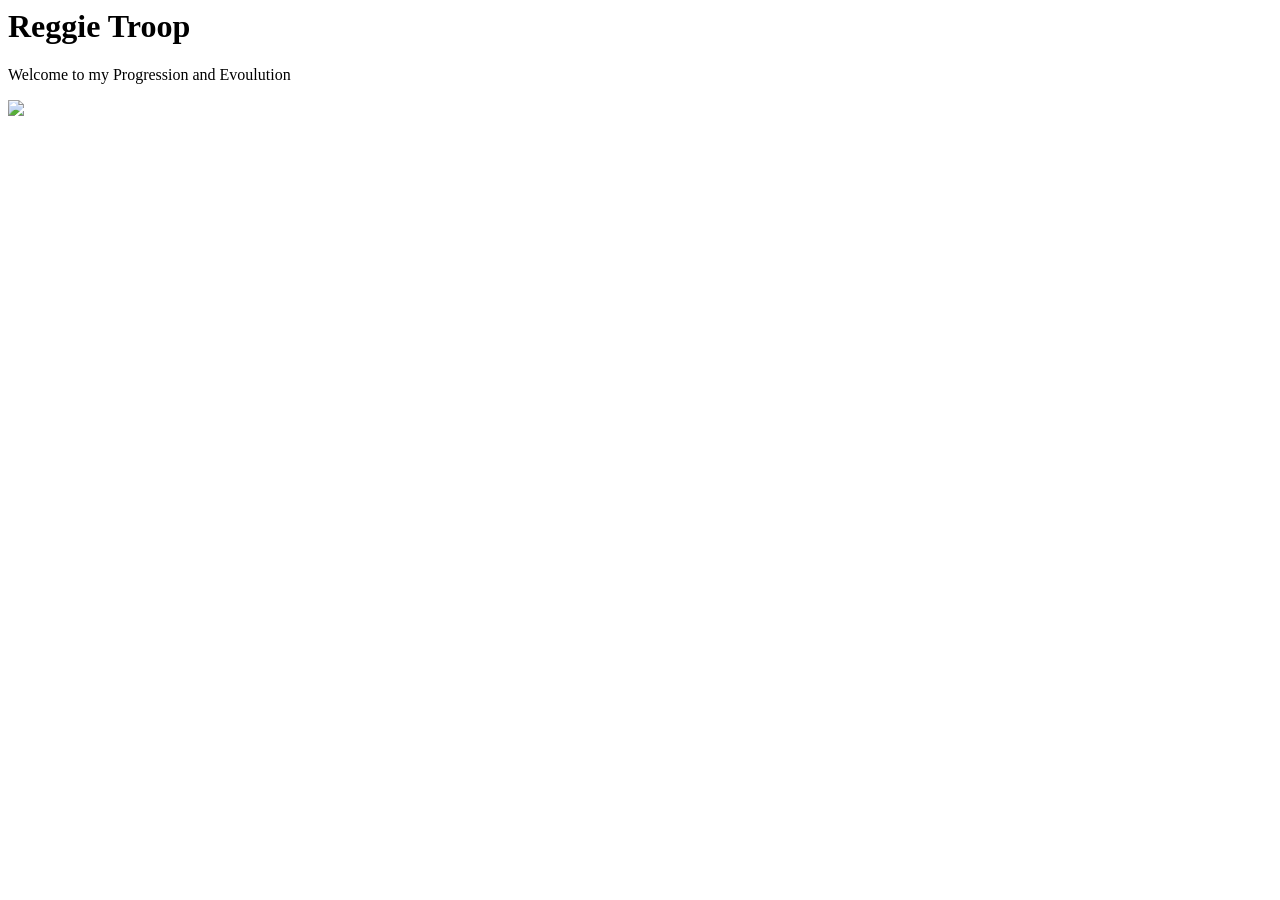
==== index.html @ 4d93c41e "Create index.html" ====
<html>
 
<body>
  <h1>Reggie Troop</h1>
  <p>Welcome to my Progression and Evoulution</p>
  <img src="https://content.codecademy.com/articles/github-pages-via-web-app/happy-ice-cream.gif" />
</body>
 
</html>
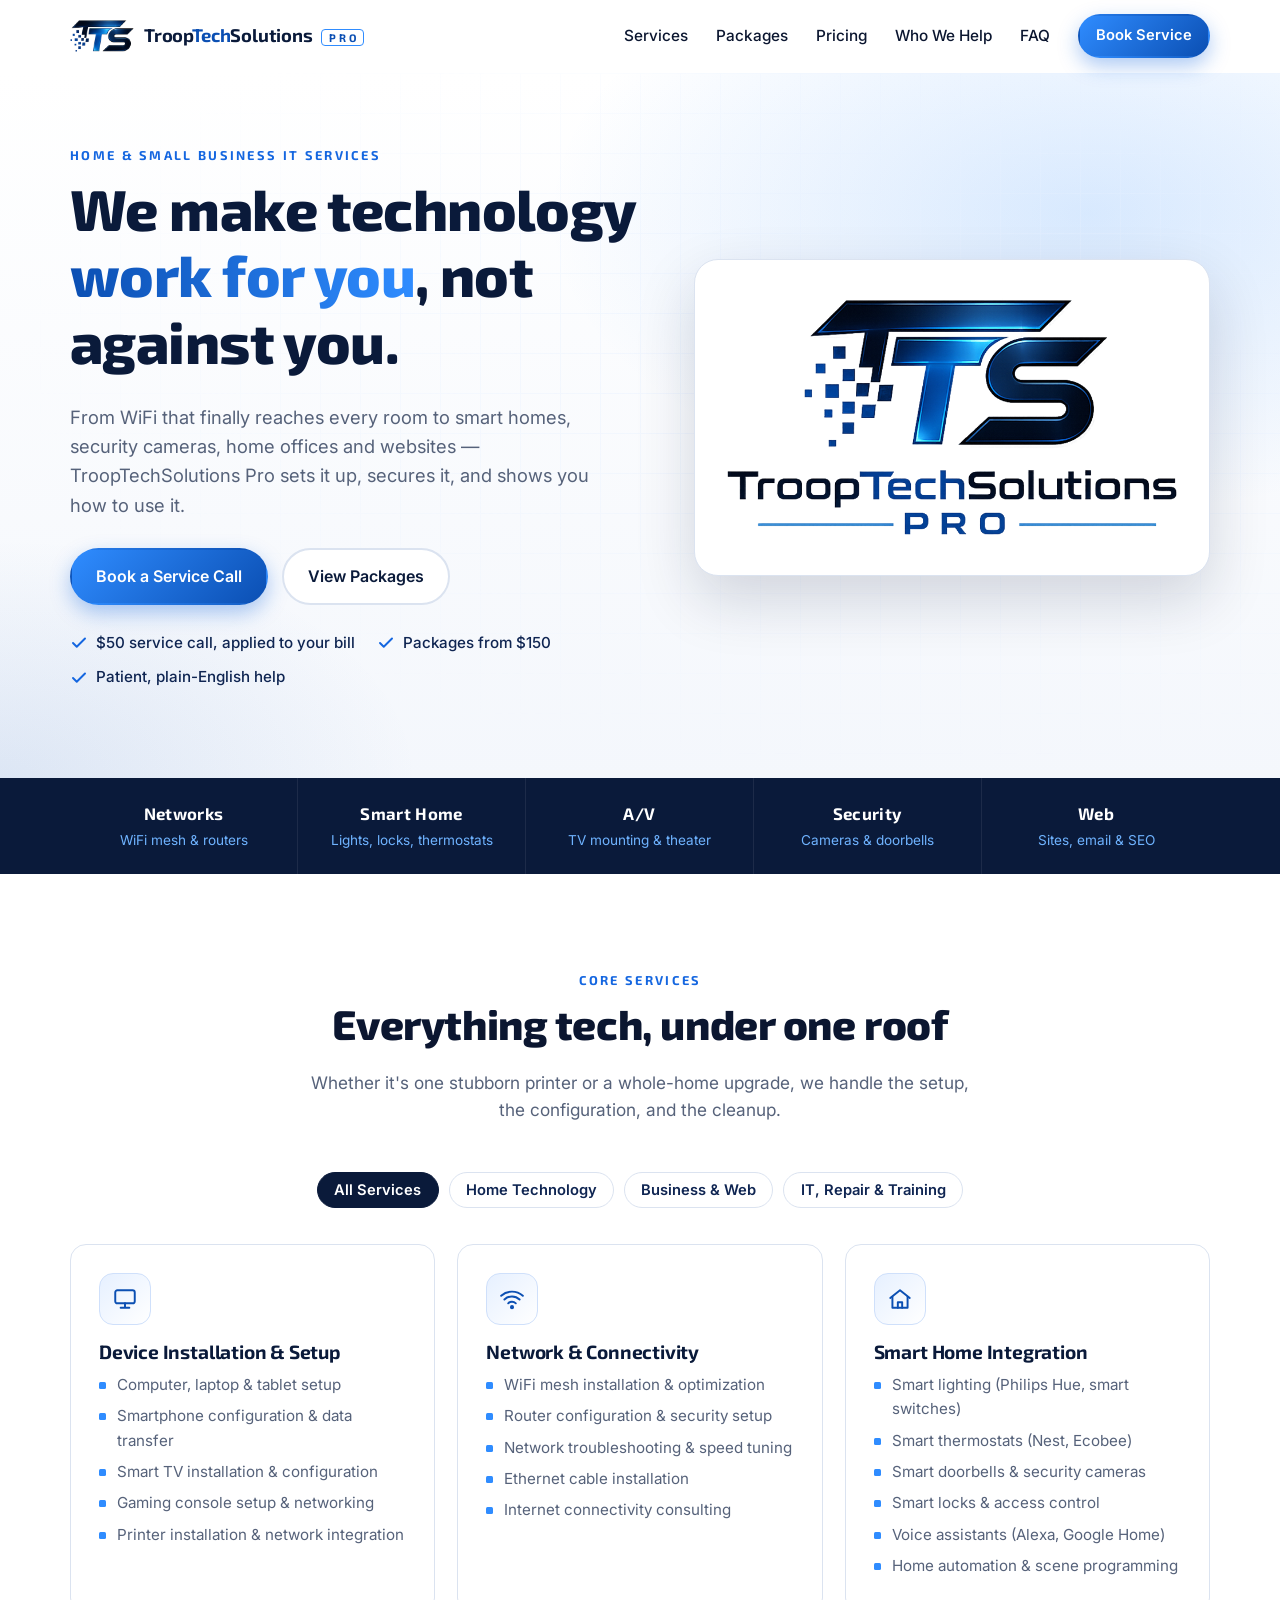
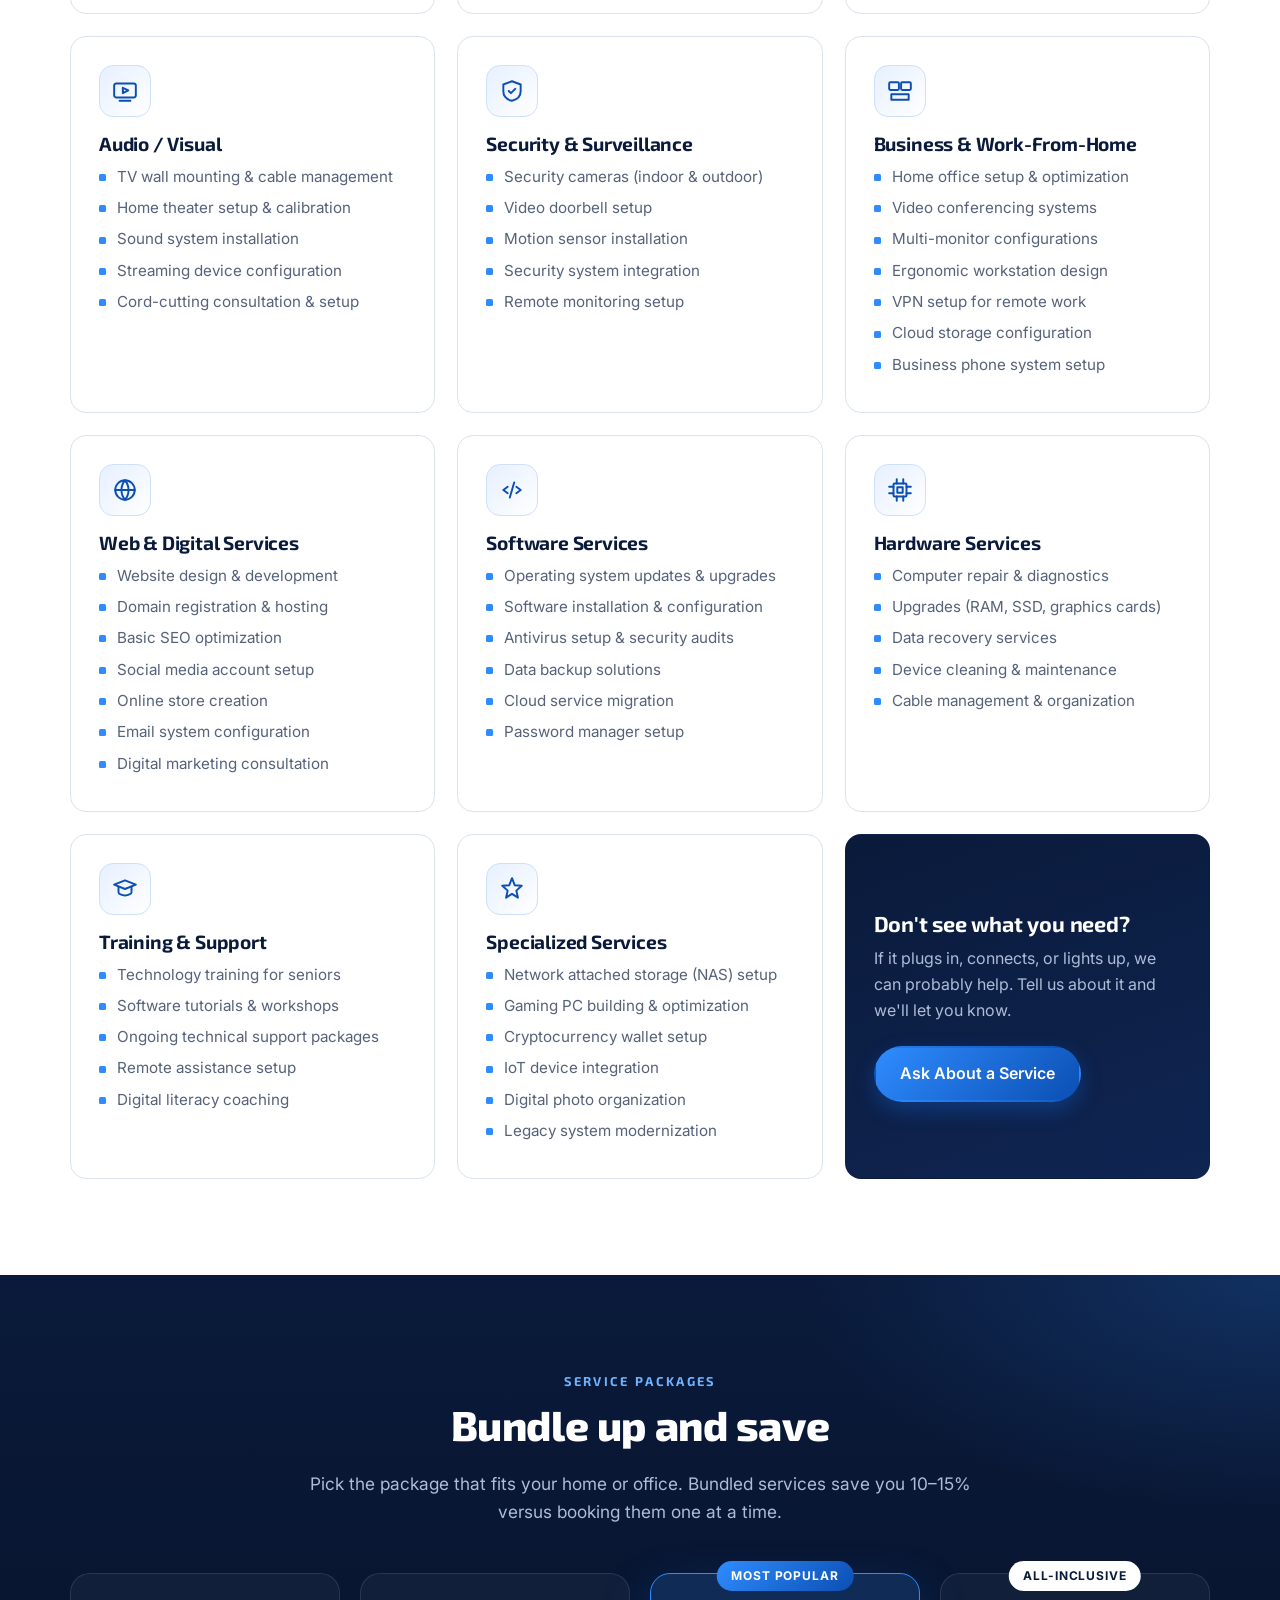
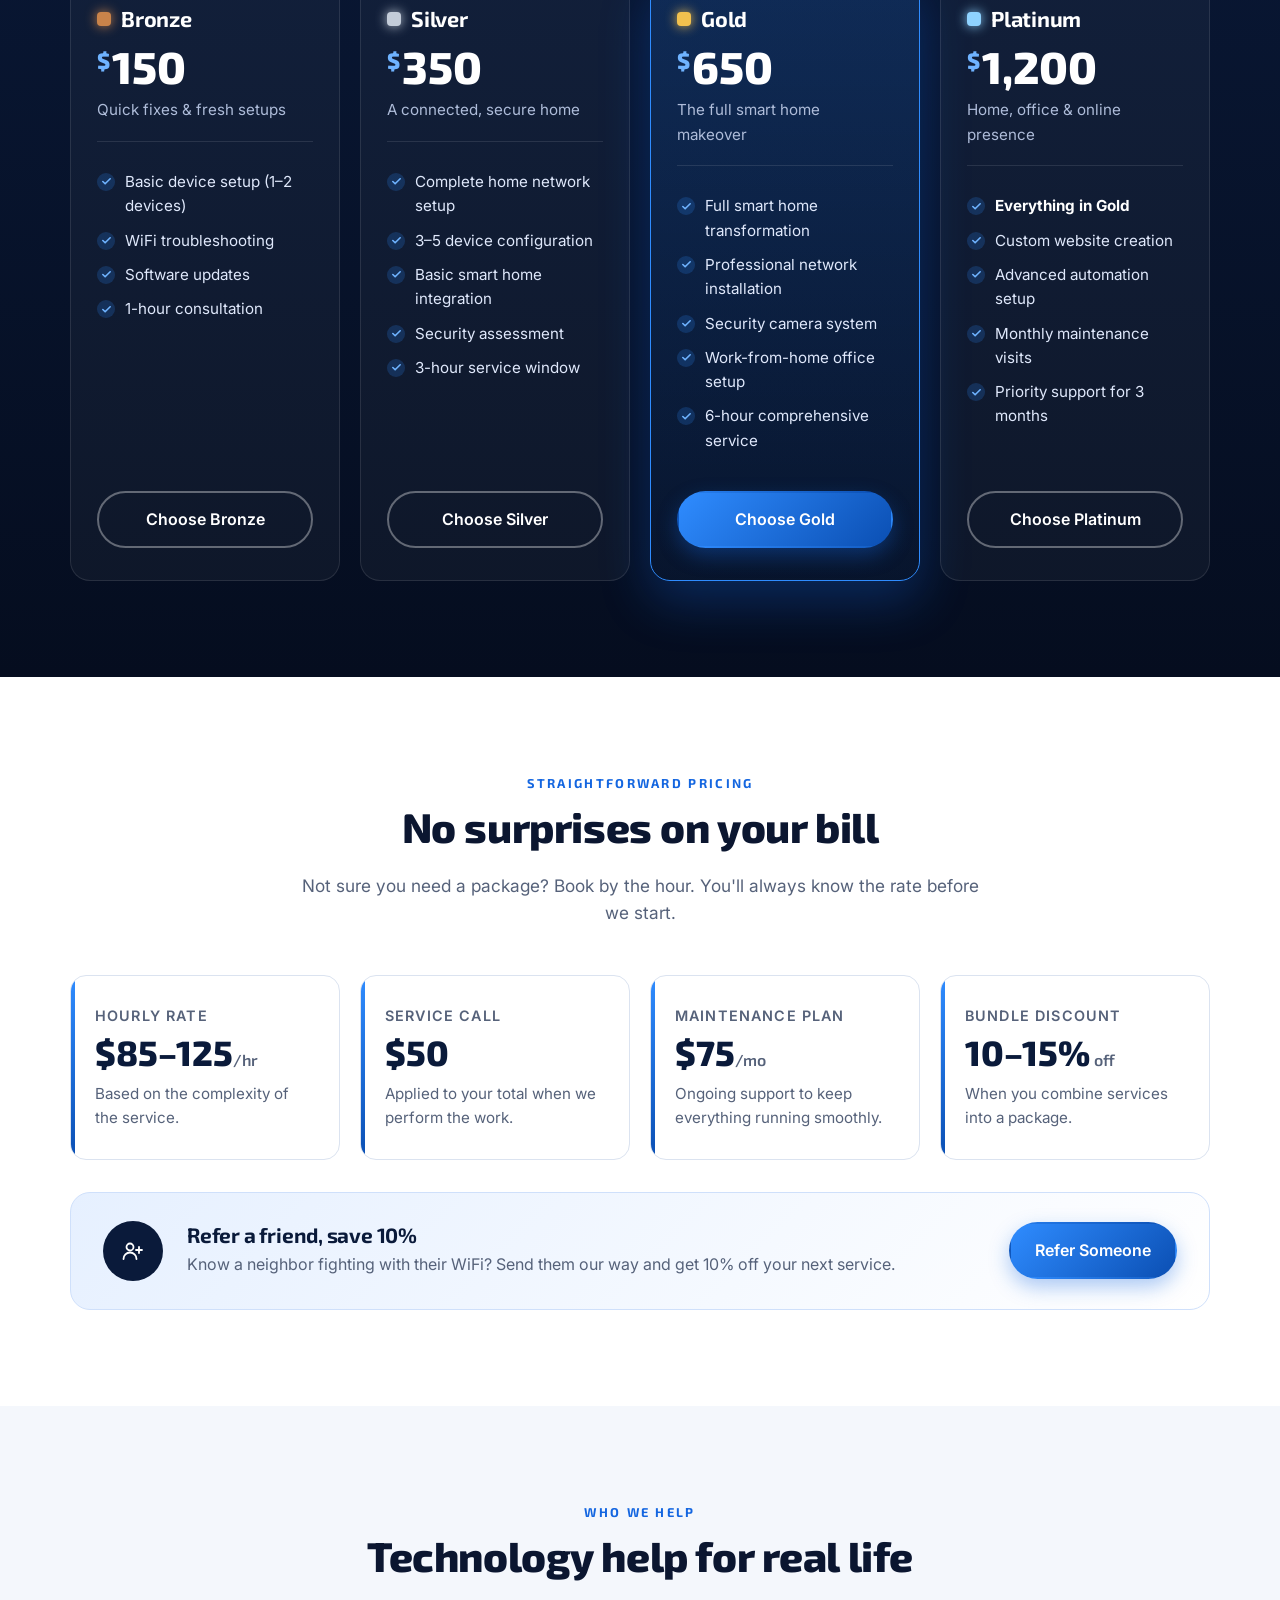
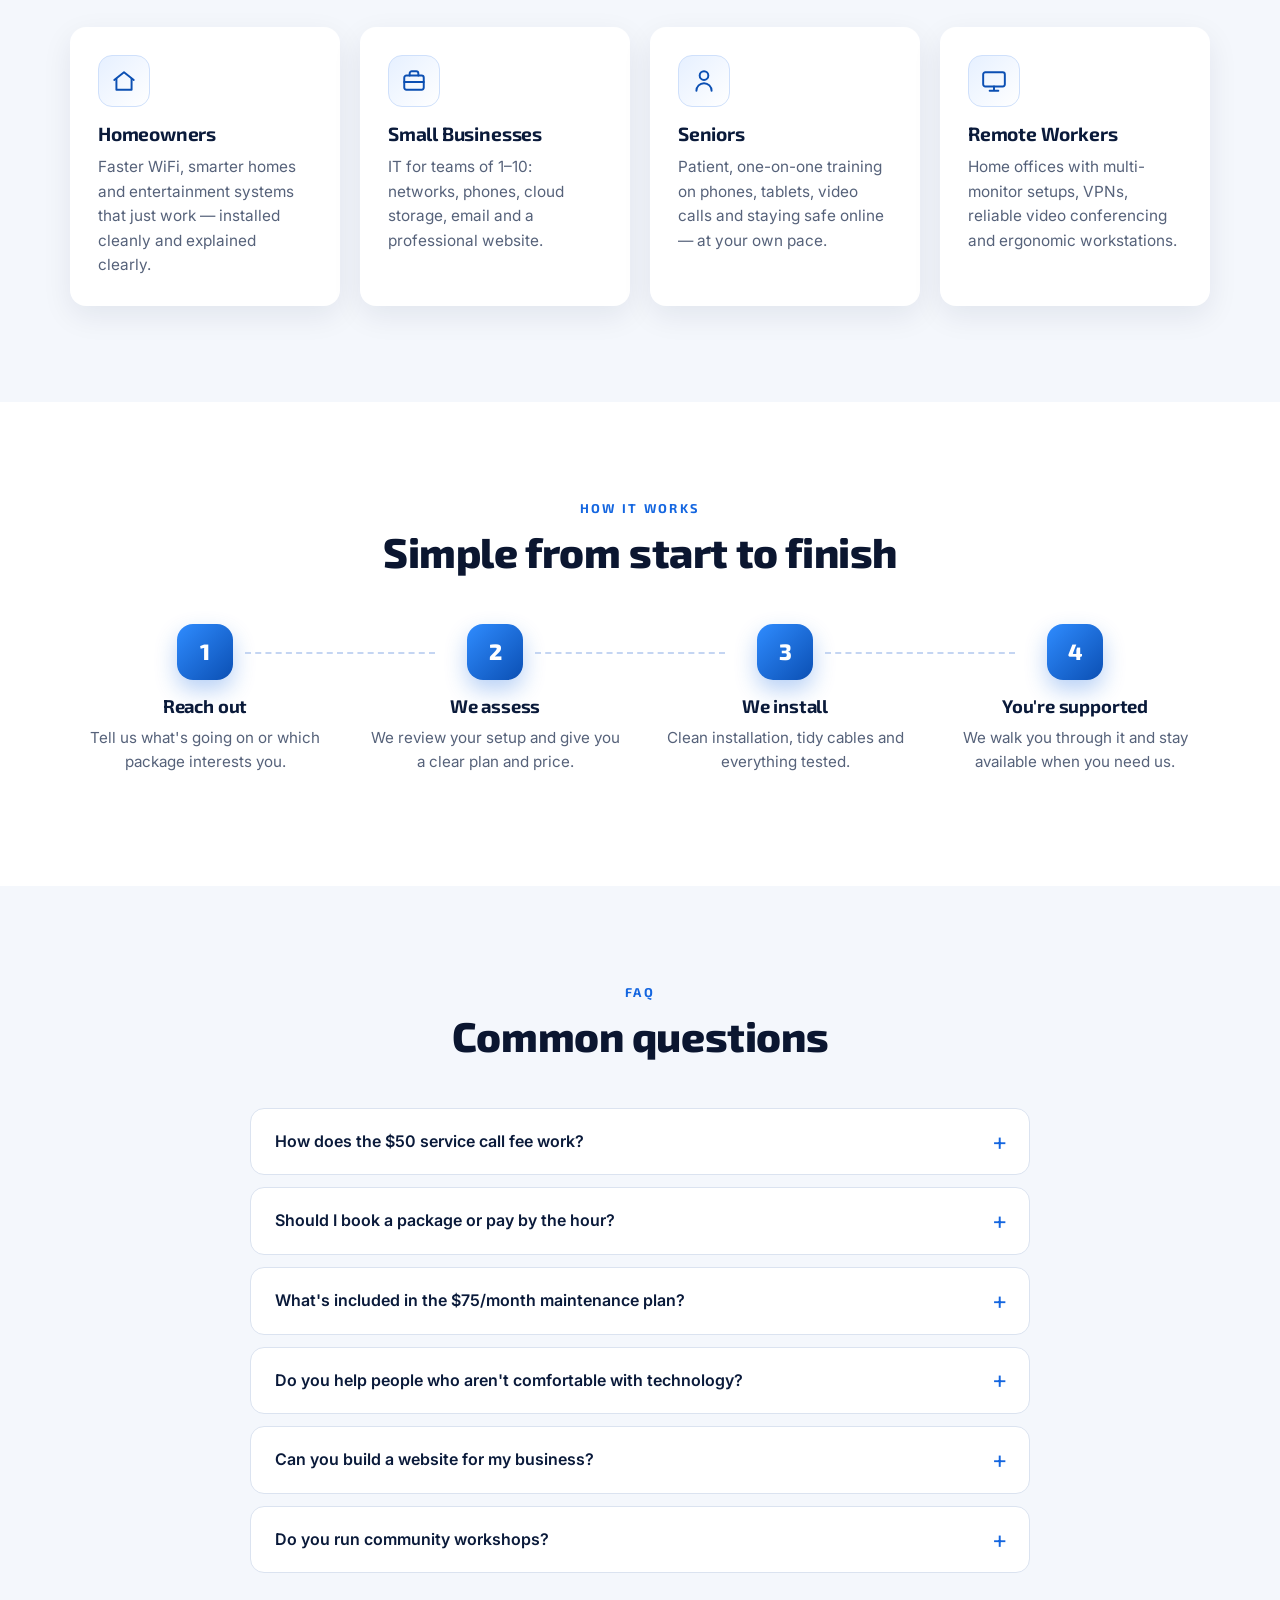
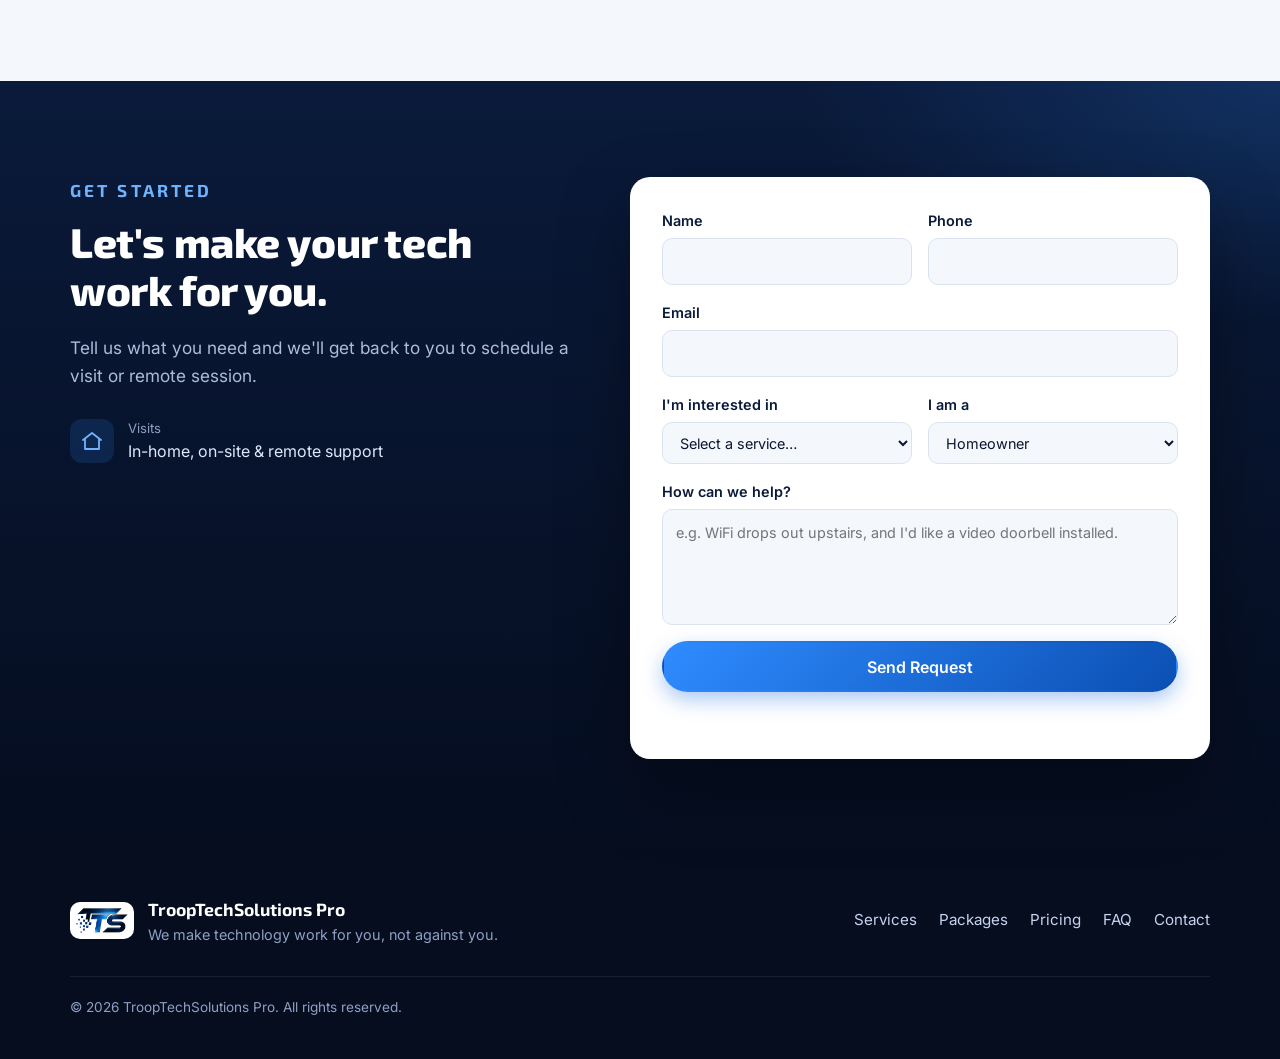
==== commit d8ccf9a0: "Build TroopTechSolutions Pro business website Replace the placeholder page with a responsive one-pag" ====
--- a/index.html
+++ b/index.html
@@ -1,9 +1,549 @@
-<html>
- 
+<!DOCTYPE html>
+<html lang="en">
+<head>
+  <meta charset="UTF-8">
+  <meta name="viewport" content="width=device-width, initial-scale=1.0">
+  <title>TroopTechSolutions Pro | Home &amp; Small Business IT Services</title>
+  <meta name="description" content="TroopTechSolutions Pro makes technology work for you, not against you. Device setup, WiFi and networking, smart home, TV mounting, security cameras, home office, websites, repair and friendly tech training.">
+  <meta property="og:title" content="TroopTechSolutions Pro">
+  <meta property="og:description" content="Complete IT services for homes and small businesses. We make technology work for you, not against you.">
+  <meta property="og:image" content="assets/logo-full.png">
+  <meta name="theme-color" content="#0a1a3a">
+  <link rel="icon" type="image/png" href="assets/favicon.png">
+  <link rel="preconnect" href="https://fonts.googleapis.com">
+  <link rel="preconnect" href="https://fonts.gstatic.com" crossorigin>
+  <link href="https://fonts.googleapis.com/css2?family=Exo+2:wght@600;700;800&family=Inter:wght@400;500;600;700&display=swap" rel="stylesheet">
+  <link rel="stylesheet" href="styles.css">
+</head>
 <body>
-  <h1>Reggie Troop</h1>
-  <p>Welcome to my Progression and Evoulution</p>
-  <img src="https://content.codecademy.com/articles/github-pages-via-web-app/happy-ice-cream.gif" />
+
+  <!-- ============ HEADER ============ -->
+  <header class="site-header" id="top">
+    <div class="container header-inner">
+      <a href="#top" class="brand" aria-label="TroopTechSolutions Pro home">
+        <img src="assets/logo-mark.png" alt="" class="brand-mark" width="80" height="40">
+        <span class="brand-text">Troop<span class="accent">Tech</span>Solutions <span class="brand-pro">PRO</span></span>
+      </a>
+      <button class="nav-toggle" aria-label="Open menu" aria-expanded="false" aria-controls="site-nav">
+        <span></span><span></span><span></span>
+      </button>
+      <nav class="site-nav" id="site-nav">
+        <a href="#services">Services</a>
+        <a href="#packages">Packages</a>
+        <a href="#pricing">Pricing</a>
+        <a href="#who">Who We Help</a>
+        <a href="#faq">FAQ</a>
+        <a href="#contact" class="btn btn-primary btn-sm">Book Service</a>
+      </nav>
+    </div>
+  </header>
+
+  <main>
+    <!-- ============ HERO ============ -->
+    <section class="hero">
+      <div class="pixels" aria-hidden="true"></div>
+      <div class="container hero-inner">
+        <div class="hero-copy">
+          <p class="eyebrow">Home &amp; Small Business IT Services</p>
+          <h1>We make technology <span class="gradient-text">work for you</span>, not against you.</h1>
+          <p class="lead">From WiFi that finally reaches every room to smart homes, security cameras, home offices and websites &mdash; TroopTechSolutions Pro sets it up, secures it, and shows you how to use it.</p>
+          <div class="hero-actions">
+            <a href="#contact" class="btn btn-primary">Book a Service Call</a>
+            <a href="#packages" class="btn btn-ghost">View Packages</a>
+          </div>
+          <ul class="hero-points">
+            <li><svg viewBox="0 0 24 24"><path d="M20 6 9 17l-5-5"/></svg>$50 service call, applied to your bill</li>
+            <li><svg viewBox="0 0 24 24"><path d="M20 6 9 17l-5-5"/></svg>Packages from $150</li>
+            <li><svg viewBox="0 0 24 24"><path d="M20 6 9 17l-5-5"/></svg>Patient, plain-English help</li>
+          </ul>
+        </div>
+        <div class="hero-visual">
+          <div class="logo-card">
+            <img src="assets/logo-full.png" alt="TroopTechSolutions Pro logo" width="800" height="424">
+          </div>
+        </div>
+      </div>
+    </section>
+
+    <!-- ============ QUICK STRIP ============ -->
+    <section class="strip" aria-label="Service highlights">
+      <div class="container strip-inner">
+        <div><strong>Networks</strong><span>WiFi mesh &amp; routers</span></div>
+        <div><strong>Smart Home</strong><span>Lights, locks, thermostats</span></div>
+        <div><strong>A/V</strong><span>TV mounting &amp; theater</span></div>
+        <div><strong>Security</strong><span>Cameras &amp; doorbells</span></div>
+        <div><strong>Web</strong><span>Sites, email &amp; SEO</span></div>
+      </div>
+    </section>
+
+    <!-- ============ SERVICES ============ -->
+    <section class="section" id="services">
+      <div class="container">
+        <div class="section-head">
+          <p class="eyebrow">Core Services</p>
+          <h2>Everything tech, under one roof</h2>
+          <p>Whether it's one stubborn printer or a whole-home upgrade, we handle the setup, the configuration, and the cleanup.</p>
+        </div>
+
+        <div class="filters" role="tablist" aria-label="Filter services">
+          <button class="chip active" data-filter="all" role="tab" aria-selected="true">All Services</button>
+          <button class="chip" data-filter="home" role="tab" aria-selected="false">Home Technology</button>
+          <button class="chip" data-filter="business" role="tab" aria-selected="false">Business &amp; Web</button>
+          <button class="chip" data-filter="it" role="tab" aria-selected="false">IT, Repair &amp; Training</button>
+        </div>
+
+        <div class="services-grid">
+          <article class="service-card" data-cat="home">
+            <div class="icon"><svg viewBox="0 0 24 24"><rect x="3" y="4" width="18" height="12" rx="2"/><path d="M8 20h8M12 16v4"/></svg></div>
+            <h3>Device Installation &amp; Setup</h3>
+            <ul>
+              <li>Computer, laptop &amp; tablet setup</li>
+              <li>Smartphone configuration &amp; data transfer</li>
+              <li>Smart TV installation &amp; configuration</li>
+              <li>Gaming console setup &amp; networking</li>
+              <li>Printer installation &amp; network integration</li>
+            </ul>
+          </article>
+
+          <article class="service-card" data-cat="home">
+            <div class="icon"><svg viewBox="0 0 24 24"><path d="M2 9a15 15 0 0 1 20 0M5 12.5a10 10 0 0 1 14 0M8.5 16a5 5 0 0 1 7 0"/><circle cx="12" cy="19.5" r="1"/></svg></div>
+            <h3>Network &amp; Connectivity</h3>
+            <ul>
+              <li>WiFi mesh installation &amp; optimization</li>
+              <li>Router configuration &amp; security setup</li>
+              <li>Network troubleshooting &amp; speed tuning</li>
+              <li>Ethernet cable installation</li>
+              <li>Internet connectivity consulting</li>
+            </ul>
+          </article>
+
+          <article class="service-card" data-cat="home">
+            <div class="icon"><svg viewBox="0 0 24 24"><path d="M3 11 12 4l9 7"/><path d="M5 10v10h14V10"/><path d="M10 20v-5h4v5"/></svg></div>
+            <h3>Smart Home Integration</h3>
+            <ul>
+              <li>Smart lighting (Philips Hue, smart switches)</li>
+              <li>Smart thermostats (Nest, Ecobee)</li>
+              <li>Smart doorbells &amp; security cameras</li>
+              <li>Smart locks &amp; access control</li>
+              <li>Voice assistants (Alexa, Google Home)</li>
+              <li>Home automation &amp; scene programming</li>
+            </ul>
+          </article>
+
+          <article class="service-card" data-cat="home">
+            <div class="icon"><svg viewBox="0 0 24 24"><rect x="2" y="5" width="20" height="13" rx="2"/><path d="M7 21h10"/><path d="m10 9 5 2.5-5 2.5z"/></svg></div>
+            <h3>Audio / Visual</h3>
+            <ul>
+              <li>TV wall mounting &amp; cable management</li>
+              <li>Home theater setup &amp; calibration</li>
+              <li>Sound system installation</li>
+              <li>Streaming device configuration</li>
+              <li>Cord-cutting consultation &amp; setup</li>
+            </ul>
+          </article>
+
+          <article class="service-card" data-cat="home">
+            <div class="icon"><svg viewBox="0 0 24 24"><path d="M12 3 4 6v6c0 5 3.5 8 8 9 4.5-1 8-4 8-9V6z"/><path d="m9 12 2 2 4-4"/></svg></div>
+            <h3>Security &amp; Surveillance</h3>
+            <ul>
+              <li>Security cameras (indoor &amp; outdoor)</li>
+              <li>Video doorbell setup</li>
+              <li>Motion sensor installation</li>
+              <li>Security system integration</li>
+              <li>Remote monitoring setup</li>
+            </ul>
+          </article>
+
+          <article class="service-card" data-cat="business">
+            <div class="icon"><svg viewBox="0 0 24 24"><rect x="2" y="4" width="9" height="7" rx="1"/><rect x="13" y="4" width="9" height="7" rx="1"/><path d="M4 15h16v5H4z"/></svg></div>
+            <h3>Business &amp; Work-From-Home</h3>
+            <ul>
+              <li>Home office setup &amp; optimization</li>
+              <li>Video conferencing systems</li>
+              <li>Multi-monitor configurations</li>
+              <li>Ergonomic workstation design</li>
+              <li>VPN setup for remote work</li>
+              <li>Cloud storage configuration</li>
+              <li>Business phone system setup</li>
+            </ul>
+          </article>
+
+          <article class="service-card" data-cat="business">
+            <div class="icon"><svg viewBox="0 0 24 24"><circle cx="12" cy="12" r="9"/><path d="M3 12h18M12 3a14 14 0 0 1 0 18M12 3a14 14 0 0 0 0 18"/></svg></div>
+            <h3>Web &amp; Digital Services</h3>
+            <ul>
+              <li>Website design &amp; development</li>
+              <li>Domain registration &amp; hosting</li>
+              <li>Basic SEO optimization</li>
+              <li>Social media account setup</li>
+              <li>Online store creation</li>
+              <li>Email system configuration</li>
+              <li>Digital marketing consultation</li>
+            </ul>
+          </article>
+
+          <article class="service-card" data-cat="it">
+            <div class="icon"><svg viewBox="0 0 24 24"><path d="m8 9-4 3 4 3M16 9l4 3-4 3M14 5l-4 14"/></svg></div>
+            <h3>Software Services</h3>
+            <ul>
+              <li>Operating system updates &amp; upgrades</li>
+              <li>Software installation &amp; configuration</li>
+              <li>Antivirus setup &amp; security audits</li>
+              <li>Data backup solutions</li>
+              <li>Cloud service migration</li>
+              <li>Password manager setup</li>
+            </ul>
+          </article>
+
+          <article class="service-card" data-cat="it">
+            <div class="icon"><svg viewBox="0 0 24 24"><rect x="6" y="6" width="12" height="12" rx="1"/><rect x="9.5" y="9.5" width="5" height="5"/><path d="M9 2v4M15 2v4M9 18v4M15 18v4M2 9h4M2 15h4M18 9h4M18 15h4"/></svg></div>
+            <h3>Hardware Services</h3>
+            <ul>
+              <li>Computer repair &amp; diagnostics</li>
+              <li>Upgrades (RAM, SSD, graphics cards)</li>
+              <li>Data recovery services</li>
+              <li>Device cleaning &amp; maintenance</li>
+              <li>Cable management &amp; organization</li>
+            </ul>
+          </article>
+
+          <article class="service-card" data-cat="it">
+            <div class="icon"><svg viewBox="0 0 24 24"><path d="M2 8 12 4l10 4-10 4z"/><path d="M6 10v5c0 1.5 3 3 6 3s6-1.5 6-3v-5"/></svg></div>
+            <h3>Training &amp; Support</h3>
+            <ul>
+              <li>Technology training for seniors</li>
+              <li>Software tutorials &amp; workshops</li>
+              <li>Ongoing technical support packages</li>
+              <li>Remote assistance setup</li>
+              <li>Digital literacy coaching</li>
+            </ul>
+          </article>
+
+          <article class="service-card" data-cat="it">
+            <div class="icon"><svg viewBox="0 0 24 24"><path d="M12 2 14.5 8.5 21 9l-5 4.5L17.5 20 12 16.5 6.5 20 8 13.5 3 9l6.5-.5z"/></svg></div>
+            <h3>Specialized Services</h3>
+            <ul>
+              <li>Network attached storage (NAS) setup</li>
+              <li>Gaming PC building &amp; optimization</li>
+              <li>Cryptocurrency wallet setup</li>
+              <li>IoT device integration</li>
+              <li>Digital photo organization</li>
+              <li>Legacy system modernization</li>
+            </ul>
+          </article>
+          <article class="service-card cta-card" data-cat="always">
+            <h3>Don't see what you need?</h3>
+            <p>If it plugs in, connects, or lights up, we can probably help. Tell us about it and we'll let you know.</p>
+            <a href="#contact" class="btn btn-primary">Ask About a Service</a>
+          </article>
+        </div>
+      </div>
+    </section>
+
+    <!-- ============ PACKAGES ============ -->
+    <section class="section section-dark" id="packages">
+      <div class="container">
+        <div class="section-head">
+          <p class="eyebrow">Service Packages</p>
+          <h2>Bundle up and save</h2>
+          <p>Pick the package that fits your home or office. Bundled services save you 10&ndash;15% versus booking them one at a time.</p>
+        </div>
+
+        <div class="packages-grid">
+          <article class="package tier-bronze">
+            <h3>Bronze</h3>
+            <p class="price"><span class="currency">$</span>150</p>
+            <p class="tagline">Quick fixes &amp; fresh setups</p>
+            <ul>
+              <li>Basic device setup (1&ndash;2 devices)</li>
+              <li>WiFi troubleshooting</li>
+              <li>Software updates</li>
+              <li>1-hour consultation</li>
+            </ul>
+            <a href="#contact" class="btn btn-outline" data-package="Bronze">Choose Bronze</a>
+          </article>
+
+          <article class="package tier-silver">
+            <h3>Silver</h3>
+            <p class="price"><span class="currency">$</span>350</p>
+            <p class="tagline">A connected, secure home</p>
+            <ul>
+              <li>Complete home network setup</li>
+              <li>3&ndash;5 device configuration</li>
+              <li>Basic smart home integration</li>
+              <li>Security assessment</li>
+              <li>3-hour service window</li>
+            </ul>
+            <a href="#contact" class="btn btn-outline" data-package="Silver">Choose Silver</a>
+          </article>
+
+          <article class="package tier-gold featured">
+            <span class="badge">Most Popular</span>
+            <h3>Gold</h3>
+            <p class="price"><span class="currency">$</span>650</p>
+            <p class="tagline">The full smart home makeover</p>
+            <ul>
+              <li>Full smart home transformation</li>
+              <li>Professional network installation</li>
+              <li>Security camera system</li>
+              <li>Work-from-home office setup</li>
+              <li>6-hour comprehensive service</li>
+            </ul>
+            <a href="#contact" class="btn btn-primary" data-package="Gold">Choose Gold</a>
+          </article>
+
+          <article class="package tier-platinum">
+            <span class="badge badge-alt">All-Inclusive</span>
+            <h3>Platinum</h3>
+            <p class="price"><span class="currency">$</span>1,200</p>
+            <p class="tagline">Home, office &amp; online presence</p>
+            <ul>
+              <li><strong>Everything in Gold</strong></li>
+              <li>Custom website creation</li>
+              <li>Advanced automation setup</li>
+              <li>Monthly maintenance visits</li>
+              <li>Priority support for 3 months</li>
+            </ul>
+            <a href="#contact" class="btn btn-outline" data-package="Platinum">Choose Platinum</a>
+          </article>
+        </div>
+      </div>
+    </section>
+
+    <!-- ============ PRICING ============ -->
+    <section class="section" id="pricing">
+      <div class="container">
+        <div class="section-head">
+          <p class="eyebrow">Straightforward Pricing</p>
+          <h2>No surprises on your bill</h2>
+          <p>Not sure you need a package? Book by the hour. You'll always know the rate before we start.</p>
+        </div>
+
+        <div class="pricing-grid">
+          <div class="price-tile">
+            <p class="label">Hourly Rate</p>
+            <p class="value">$85&ndash;125<small>/hr</small></p>
+            <p>Based on the complexity of the service.</p>
+          </div>
+          <div class="price-tile">
+            <p class="label">Service Call</p>
+            <p class="value">$50</p>
+            <p>Applied to your total when we perform the work.</p>
+          </div>
+          <div class="price-tile">
+            <p class="label">Maintenance Plan</p>
+            <p class="value">$75<small>/mo</small></p>
+            <p>Ongoing support to keep everything running smoothly.</p>
+          </div>
+          <div class="price-tile">
+            <p class="label">Bundle Discount</p>
+            <p class="value">10&ndash;15%<small> off</small></p>
+            <p>When you combine services into a package.</p>
+          </div>
+        </div>
+
+        <div class="referral">
+          <div class="referral-icon"><svg viewBox="0 0 24 24"><circle cx="9" cy="8" r="3.5"/><path d="M2.5 20a6.5 6.5 0 0 1 13 0"/><path d="M18 8v6M15 11h6"/></svg></div>
+          <div>
+            <h3>Refer a friend, save 10%</h3>
+            <p>Know a neighbor fighting with their WiFi? Send them our way and get 10% off your next service.</p>
+          </div>
+          <a href="#contact" class="btn btn-primary">Refer Someone</a>
+        </div>
+      </div>
+    </section>
+
+    <!-- ============ WHO WE HELP ============ -->
+    <section class="section section-tint" id="who">
+      <div class="container">
+        <div class="section-head">
+          <p class="eyebrow">Who We Help</p>
+          <h2>Technology help for real life</h2>
+        </div>
+        <div class="who-grid">
+          <div class="who-card">
+            <div class="icon"><svg viewBox="0 0 24 24"><path d="M3 11 12 4l9 7"/><path d="M5 10v10h14V10"/></svg></div>
+            <h3>Homeowners</h3>
+            <p>Faster WiFi, smarter homes and entertainment systems that just work &mdash; installed cleanly and explained clearly.</p>
+          </div>
+          <div class="who-card">
+            <div class="icon"><svg viewBox="0 0 24 24"><rect x="3" y="7" width="18" height="13" rx="2"/><path d="M8 7V5a2 2 0 0 1 2-2h4a2 2 0 0 1 2 2v2M3 13h18"/></svg></div>
+            <h3>Small Businesses</h3>
+            <p>IT for teams of 1&ndash;10: networks, phones, cloud storage, email and a professional website.</p>
+          </div>
+          <div class="who-card">
+            <div class="icon"><svg viewBox="0 0 24 24"><circle cx="12" cy="7" r="4"/><path d="M5 21a7 7 0 0 1 14 0"/></svg></div>
+            <h3>Seniors</h3>
+            <p>Patient, one-on-one training on phones, tablets, video calls and staying safe online &mdash; at your own pace.</p>
+          </div>
+          <div class="who-card">
+            <div class="icon"><svg viewBox="0 0 24 24"><rect x="2" y="4" width="20" height="13" rx="2"/><path d="M8 21h8M12 17v4"/></svg></div>
+            <h3>Remote Workers</h3>
+            <p>Home offices with multi-monitor setups, VPNs, reliable video conferencing and ergonomic workstations.</p>
+          </div>
+        </div>
+      </div>
+    </section>
+
+    <!-- ============ PROCESS ============ -->
+    <section class="section" id="process">
+      <div class="container">
+        <div class="section-head">
+          <p class="eyebrow">How It Works</p>
+          <h2>Simple from start to finish</h2>
+        </div>
+        <ol class="steps">
+          <li>
+            <span class="step-num">1</span>
+            <h3>Reach out</h3>
+            <p>Tell us what's going on or which package interests you.</p>
+          </li>
+          <li>
+            <span class="step-num">2</span>
+            <h3>We assess</h3>
+            <p>We review your setup and give you a clear plan and price.</p>
+          </li>
+          <li>
+            <span class="step-num">3</span>
+            <h3>We install</h3>
+            <p>Clean installation, tidy cables and everything tested.</p>
+          </li>
+          <li>
+            <span class="step-num">4</span>
+            <h3>You're supported</h3>
+            <p>We walk you through it and stay available when you need us.</p>
+          </li>
+        </ol>
+      </div>
+    </section>
+
+    <!-- ============ FAQ ============ -->
+    <section class="section section-tint" id="faq">
+      <div class="container narrow">
+        <div class="section-head">
+          <p class="eyebrow">FAQ</p>
+          <h2>Common questions</h2>
+        </div>
+        <div class="faq">
+          <details>
+            <summary>How does the $50 service call fee work?</summary>
+            <p>The service call covers our visit and initial diagnosis. If we go ahead and do the work, the $50 is applied toward your total &mdash; so you're not paying it twice.</p>
+          </details>
+          <details>
+            <summary>Should I book a package or pay by the hour?</summary>
+            <p>For a single, quick task, hourly ($85&ndash;125/hr depending on complexity) is usually best. If you need several things done &mdash; like a network, smart devices and a security check &mdash; a package bundles them at a 10&ndash;15% discount.</p>
+          </details>
+          <details>
+            <summary>What's included in the $75/month maintenance plan?</summary>
+            <p>Ongoing technical support for your devices and network, so you have someone to call when something stops working and your systems stay up to date.</p>
+          </details>
+          <details>
+            <summary>Do you help people who aren't comfortable with technology?</summary>
+            <p>Absolutely. Technology training for seniors and digital literacy coaching are core services. We go at your pace, explain things in plain English, and can set up remote assistance so help is always a call away.</p>
+          </details>
+          <details>
+            <summary>Can you build a website for my business?</summary>
+            <p>Yes &mdash; website design, domain and hosting setup, business email, basic SEO, social media accounts and online stores. A custom website is also included in the Platinum package.</p>
+          </details>
+          <details>
+            <summary>Do you run community workshops?</summary>
+            <p>Yes, we offer technology workshops and software tutorials. Reach out if you'd like to host one for your group or community center.</p>
+          </details>
+        </div>
+      </div>
+    </section>
+
+    <!-- ============ CONTACT ============ -->
+    <section class="section section-dark" id="contact">
+      <div class="container contact-inner">
+        <div class="contact-copy">
+          <p class="eyebrow">Get Started</p>
+          <h2>Let's make your tech work for you.</h2>
+          <p>Tell us what you need and we'll get back to you to schedule a visit or remote session.</p>
+          <ul class="contact-list" id="contact-list">
+            <!-- Filled in from the CONTACT settings in script.js -->
+          </ul>
+        </div>
+
+        <form class="contact-form" id="contact-form" novalidate>
+          <div class="field-row">
+            <label>Name
+              <input type="text" name="name" required autocomplete="name">
+            </label>
+            <label>Phone
+              <input type="tel" name="phone" autocomplete="tel">
+            </label>
+          </div>
+          <label>Email
+            <input type="email" name="email" required autocomplete="email">
+          </label>
+          <div class="field-row">
+            <label>I'm interested in
+              <select name="service" id="service-select">
+                <option value="">Select a service&hellip;</option>
+                <optgroup label="Packages">
+                  <option>Bronze Package ($150)</option>
+                  <option>Silver Package ($350)</option>
+                  <option>Gold Package ($650)</option>
+                  <option>Platinum Package ($1,200)</option>
+                  <option>Maintenance Plan ($75/mo)</option>
+                </optgroup>
+                <optgroup label="Services">
+                  <option>Device Installation &amp; Setup</option>
+                  <option>Network &amp; WiFi</option>
+                  <option>Smart Home Integration</option>
+                  <option>Audio / Visual &amp; TV Mounting</option>
+                  <option>Security &amp; Surveillance</option>
+                  <option>Home Office / Business IT</option>
+                  <option>Website &amp; Digital Services</option>
+                  <option>Computer Repair &amp; Upgrades</option>
+                  <option>Software &amp; Data Backup</option>
+                  <option>Training &amp; Support</option>
+                  <option>Referral</option>
+                  <option>Something else</option>
+                </optgroup>
+              </select>
+            </label>
+            <label>I am a
+              <select name="customer">
+                <option>Homeowner</option>
+                <option>Small business</option>
+                <option>Senior / family member</option>
+                <option>Remote worker</option>
+              </select>
+            </label>
+          </div>
+          <label>How can we help?
+            <textarea name="message" rows="4" required placeholder="e.g. WiFi drops out upstairs, and I'd like a video doorbell installed."></textarea>
+          </label>
+          <button type="submit" class="btn btn-primary btn-block">Send Request</button>
+          <p class="form-status" id="form-status" role="status" aria-live="polite"></p>
+        </form>
+      </div>
+    </section>
+  </main>
+
+  <!-- ============ FOOTER ============ -->
+  <footer class="site-footer">
+    <div class="container footer-inner">
+      <div class="footer-brand">
+        <img src="assets/logo-mark.png" alt="" width="80" height="40">
+        <div>
+          <p class="footer-name">TroopTechSolutions Pro</p>
+          <p class="footer-tag">We make technology work for you, not against you.</p>
+        </div>
+      </div>
+      <nav class="footer-nav" aria-label="Footer">
+        <a href="#services">Services</a>
+        <a href="#packages">Packages</a>
+        <a href="#pricing">Pricing</a>
+        <a href="#faq">FAQ</a>
+        <a href="#contact">Contact</a>
+      </nav>
+      <p class="copyright">&copy; <span id="year">2026</span> TroopTechSolutions Pro. All rights reserved.</p>
+    </div>
+  </footer>
+
+  <script src="script.js"></script>
 </body>
- 
 </html>
--- a/styles.css
+++ b/styles.css
@@ -0,0 +1,407 @@
+/* =========================================================
+   TroopTechSolutions Pro — site styles
+   Palette pulled from the logo: deep navy + electric blue
+   ========================================================= */
+:root {
+  --navy-900: #050d1f;
+  --navy-800: #0a1a3a;
+  --navy-700: #0f2552;
+  --blue-600: #0b4fb3;
+  --blue-500: #1466e0;
+  --blue-400: #2f8cff;
+  --blue-300: #6fb3ff;
+  --blue-100: #e6f0ff;
+  --ink: #0b1630;
+  --muted: #56627a;
+  --line: #dbe3f0;
+  --bg: #ffffff;
+  --bg-tint: #f4f7fc;
+  --radius: 16px;
+  --shadow: 0 10px 30px rgba(10, 26, 58, 0.08);
+  --shadow-lg: 0 24px 60px rgba(10, 26, 58, 0.16);
+  --font-head: "Exo 2", "Segoe UI", system-ui, sans-serif;
+  --font-body: "Inter", "Segoe UI", system-ui, -apple-system, sans-serif;
+}
+
+*, *::before, *::after { box-sizing: border-box; }
+html { scroll-behavior: smooth; scroll-padding-top: 80px; }
+body {
+  margin: 0;
+  font-family: var(--font-body);
+  color: var(--ink);
+  background: var(--bg);
+  line-height: 1.6;
+  -webkit-font-smoothing: antialiased;
+}
+img { max-width: 100%; height: auto; display: block; }
+a { color: var(--blue-500); text-decoration: none; }
+h1, h2, h3 { font-family: var(--font-head); line-height: 1.15; margin: 0 0 .5em; letter-spacing: -0.01em; }
+p { margin: 0 0 1em; }
+
+.container { width: 100%; max-width: 1180px; margin: 0 auto; padding: 0 20px; }
+.container.narrow { max-width: 820px; }
+
+svg { width: 24px; height: 24px; fill: none; stroke: currentColor; stroke-width: 1.8; stroke-linecap: round; stroke-linejoin: round; }
+
+/* ---------- Buttons ---------- */
+.btn {
+  display: inline-flex; align-items: center; justify-content: center; gap: .5em;
+  padding: .85em 1.5em; border-radius: 999px; border: 2px solid transparent;
+  font-weight: 600; font-size: 1rem; cursor: pointer; font-family: inherit;
+  transition: transform .15s ease, box-shadow .2s ease, background .2s ease, color .2s ease, border-color .2s ease;
+  white-space: nowrap;
+}
+.btn:hover { transform: translateY(-2px); }
+.btn:focus-visible { outline: 3px solid var(--blue-300); outline-offset: 2px; }
+.btn-primary {
+  background: linear-gradient(135deg, var(--blue-400), var(--blue-600));
+  color: #fff; box-shadow: 0 8px 20px rgba(20, 102, 224, .35);
+}
+.btn-primary:hover { box-shadow: 0 12px 28px rgba(20, 102, 224, .45); }
+.btn-ghost { background: #fff; color: var(--navy-800); border-color: var(--line); }
+.btn-ghost:hover { border-color: var(--blue-400); color: var(--blue-500); }
+.btn-outline { background: transparent; color: #fff; border-color: rgba(255,255,255,.35); }
+.btn-outline:hover { border-color: var(--blue-300); background: rgba(47,140,255,.12); }
+.btn-sm { padding: .55em 1.1em; font-size: .92rem; }
+.btn-block { width: 100%; }
+
+.eyebrow {
+  font-family: var(--font-head); font-weight: 700; text-transform: uppercase;
+  letter-spacing: .18em; font-size: .8rem; color: var(--blue-500); margin-bottom: .75em;
+}
+.gradient-text {
+  background: linear-gradient(90deg, var(--blue-600), var(--blue-400));
+  -webkit-background-clip: text; background-clip: text; color: transparent;
+}
+
+/* ---------- Header ---------- */
+.site-header {
+  position: sticky; top: 0; z-index: 50;
+  background: rgba(255,255,255,.88);
+  backdrop-filter: saturate(160%) blur(12px);
+  -webkit-backdrop-filter: saturate(160%) blur(12px);
+  border-bottom: 1px solid transparent;
+  transition: border-color .2s, box-shadow .2s;
+}
+.site-header.scrolled { border-bottom-color: var(--line); box-shadow: 0 4px 20px rgba(10,26,58,.06); }
+.header-inner { display: flex; align-items: center; justify-content: space-between; height: 72px; }
+.brand { display: flex; align-items: center; gap: 10px; color: var(--navy-800); }
+.brand-mark { width: 64px; height: auto; }
+.brand-text { font-family: var(--font-head); font-weight: 700; font-size: 1.15rem; letter-spacing: -.01em; }
+.brand-text .accent { color: var(--blue-600); }
+.brand-pro {
+  font-size: .68rem; letter-spacing: .3em; color: var(--blue-600);
+  border: 1.5px solid var(--blue-400); border-radius: 4px; padding: 1px 4px 1px 7px; margin-left: 4px;
+  vertical-align: middle;
+}
+.site-nav { display: flex; align-items: center; gap: 28px; }
+.site-nav a:not(.btn) { color: var(--ink); font-weight: 500; font-size: .96rem; position: relative; }
+.site-nav a:not(.btn)::after {
+  content: ""; position: absolute; left: 0; right: 0; bottom: -4px; height: 2px;
+  background: var(--blue-400); transform: scaleX(0); transition: transform .2s;
+}
+.site-nav a:not(.btn):hover::after { transform: scaleX(1); }
+
+.nav-toggle { display: none; background: none; border: 0; padding: 8px; cursor: pointer; }
+.nav-toggle span { display: block; width: 24px; height: 2px; background: var(--navy-800); margin: 5px 0; transition: transform .2s, opacity .2s; }
+.nav-toggle[aria-expanded="true"] span:nth-child(1) { transform: translateY(7px) rotate(45deg); }
+.nav-toggle[aria-expanded="true"] span:nth-child(2) { opacity: 0; }
+.nav-toggle[aria-expanded="true"] span:nth-child(3) { transform: translateY(-7px) rotate(-45deg); }
+
+/* ---------- Hero ---------- */
+.hero {
+  position: relative; overflow: hidden;
+  background:
+    radial-gradient(900px 500px at 85% 20%, rgba(47,140,255,.18), transparent 60%),
+    radial-gradient(700px 400px at 0% 100%, rgba(11,79,179,.10), transparent 60%),
+    linear-gradient(180deg, #fff, var(--bg-tint));
+  padding: 72px 0 88px;
+}
+.pixels {
+  position: absolute; inset: 0; pointer-events: none; opacity: .5;
+  background-image:
+    linear-gradient(var(--blue-100) 1px, transparent 1px),
+    linear-gradient(90deg, var(--blue-100) 1px, transparent 1px);
+  background-size: 40px 40px;
+  mask-image: radial-gradient(ellipse at 70% 40%, #000 10%, transparent 70%);
+  -webkit-mask-image: radial-gradient(ellipse at 70% 40%, #000 10%, transparent 70%);
+}
+.hero-inner { position: relative; display: grid; grid-template-columns: 1.1fr 1fr; gap: 56px; align-items: center; }
+.hero h1 { font-size: clamp(2.2rem, 4.6vw, 3.6rem); font-weight: 800; color: var(--navy-800); }
+.lead { font-size: 1.15rem; color: var(--muted); max-width: 560px; }
+.hero-actions { display: flex; flex-wrap: wrap; gap: 14px; margin: 28px 0 26px; }
+.hero-points { list-style: none; padding: 0; margin: 0; display: flex; flex-wrap: wrap; gap: 10px 22px; color: var(--navy-700); font-weight: 500; font-size: .95rem; }
+.hero-points li { display: flex; align-items: center; gap: 8px; }
+.hero-points svg { width: 18px; height: 18px; color: var(--blue-500); stroke-width: 2.6; }
+
+.hero-visual { position: relative; }
+.logo-card {
+  position: relative; background: #fff; border-radius: 24px; padding: 36px 28px;
+  box-shadow: var(--shadow-lg); border: 1px solid var(--line);
+}
+.logo-card::before {
+  content: ""; position: absolute; inset: -2px; border-radius: 26px; z-index: -1;
+  background: linear-gradient(135deg, var(--blue-400), transparent 40%, transparent 60%, var(--blue-600));
+  filter: blur(18px); opacity: .55;
+}
+
+/* ---------- Strip ---------- */
+.strip { background: var(--navy-800); color: #fff; }
+.strip-inner { display: grid; grid-template-columns: repeat(5, 1fr); }
+.strip-inner div { padding: 22px 16px; text-align: center; border-right: 1px solid rgba(255,255,255,.08); }
+.strip-inner div:last-child { border-right: 0; }
+.strip strong { display: block; font-family: var(--font-head); font-size: 1.05rem; letter-spacing: .02em; }
+.strip span { font-size: .85rem; color: var(--blue-300); }
+
+/* ---------- Sections ---------- */
+.section { padding: 96px 0; }
+.section-tint { background: var(--bg-tint); }
+.section-dark {
+  background:
+    radial-gradient(800px 400px at 100% 0%, rgba(47,140,255,.20), transparent 60%),
+    linear-gradient(180deg, var(--navy-800), var(--navy-900));
+  color: #dfe8fb;
+}
+.section-dark h2, .section-dark h3 { color: #fff; }
+.section-dark .eyebrow { color: var(--blue-300); }
+.section-head { text-align: center; max-width: 680px; margin: 0 auto 48px; }
+.section-head h2 { font-size: clamp(1.8rem, 3.4vw, 2.6rem); font-weight: 800; }
+.section-head p:not(.eyebrow) { color: var(--muted); font-size: 1.08rem; }
+.section-dark .section-head p:not(.eyebrow) { color: #aebcd9; }
+
+/* ---------- Services ---------- */
+.filters { display: flex; flex-wrap: wrap; justify-content: center; gap: 10px; margin-bottom: 36px; }
+.chip {
+  font-family: inherit; font-size: .92rem; font-weight: 600; cursor: pointer;
+  padding: .55em 1.1em; border-radius: 999px; border: 1.5px solid var(--line);
+  background: #fff; color: var(--navy-700); transition: all .2s;
+}
+.chip:hover { border-color: var(--blue-400); }
+.chip.active { background: var(--navy-800); border-color: var(--navy-800); color: #fff; }
+
+.services-grid { display: grid; grid-template-columns: repeat(auto-fill, minmax(290px, 1fr)); gap: 22px; }
+.service-card {
+  background: #fff; border: 1px solid var(--line); border-radius: var(--radius);
+  padding: 28px; transition: transform .2s, box-shadow .2s, border-color .2s;
+}
+.service-card:hover { transform: translateY(-4px); box-shadow: var(--shadow); border-color: #c4d5f2; }
+.service-card.hidden { display: none; }
+.service-card h3 { font-size: 1.2rem; color: var(--navy-800); margin-top: 16px; }
+.service-card ul { list-style: none; padding: 0; margin: 0; }
+.service-card li { position: relative; padding-left: 18px; margin: 7px 0; color: var(--muted); font-size: .95rem; }
+.service-card li::before {
+  content: ""; position: absolute; left: 0; top: .6em; width: 7px; height: 7px;
+  background: var(--blue-400); border-radius: 1.5px;
+}
+.icon {
+  width: 52px; height: 52px; border-radius: 14px; display: grid; place-items: center;
+  background: linear-gradient(135deg, var(--blue-100), #fff); color: var(--blue-600);
+  border: 1px solid #cfe0fb;
+}
+.icon svg { width: 26px; height: 26px; }
+
+/* ---------- Packages ---------- */
+.packages-grid { display: grid; grid-template-columns: repeat(4, 1fr); gap: 20px; align-items: stretch; }
+.package {
+  position: relative; display: flex; flex-direction: column;
+  background: rgba(255,255,255,.04); border: 1px solid rgba(255,255,255,.10);
+  border-radius: 20px; padding: 32px 26px;
+  transition: transform .2s, border-color .2s, background .2s;
+}
+.package:hover { transform: translateY(-4px); border-color: rgba(111,179,255,.45); }
+.package h3 { font-size: 1.35rem; margin-bottom: .2em; display: flex; align-items: center; gap: 10px; }
+.package h3::before { content: ""; width: 14px; height: 14px; border-radius: 4px; background: var(--tier); box-shadow: 0 0 12px var(--tier); }
+.tier-bronze { --tier: #c9834a; }
+.tier-silver { --tier: #c3ccd9; }
+.tier-gold { --tier: #f2c14e; }
+.tier-platinum { --tier: #8fd3ff; }
+.price { font-family: var(--font-head); font-size: 2.8rem; font-weight: 800; color: #fff; margin: .2em 0 0; line-height: 1; }
+.price .currency { font-size: 1.4rem; vertical-align: super; margin-right: 2px; color: var(--blue-300); }
+.tagline { color: #aebcd9; font-size: .95rem; margin: .6em 0 1.2em; }
+.package ul { list-style: none; padding: 0; margin: 0 0 28px; flex: 1; border-top: 1px solid rgba(255,255,255,.1); padding-top: 18px; }
+.package li { display: flex; gap: 10px; margin: 10px 0; font-size: .95rem; color: #dfe8fb; }
+.package li::before {
+  content: ""; flex: 0 0 18px; height: 18px; margin-top: 3px; border-radius: 50%;
+  background: rgba(47,140,255,.2) url("data:image/svg+xml,%3Csvg xmlns='http://www.w3.org/2000/svg' viewBox='0 0 24 24' fill='none' stroke='%236fb3ff' stroke-width='3.5' stroke-linecap='round' stroke-linejoin='round'%3E%3Cpath d='M20 6 9 17l-5-5'/%3E%3C/svg%3E") center / 11px no-repeat;
+}
+.package strong { color: #fff; }
+.package.featured {
+  background: linear-gradient(180deg, rgba(47,140,255,.18), rgba(47,140,255,.05));
+  border-color: var(--blue-400);
+  box-shadow: 0 20px 50px rgba(20,102,224,.3);
+}
+.badge {
+  position: absolute; top: -13px; left: 50%; transform: translateX(-50%);
+  background: linear-gradient(135deg, var(--blue-400), var(--blue-600)); color: #fff;
+  font-size: .75rem; font-weight: 700; letter-spacing: .08em; text-transform: uppercase;
+  padding: 5px 14px; border-radius: 999px; white-space: nowrap;
+}
+.badge-alt { background: #fff; color: var(--navy-800); }
+
+/* ---------- Pricing ---------- */
+.pricing-grid { display: grid; grid-template-columns: repeat(4, 1fr); gap: 20px; }
+.price-tile {
+  border: 1px solid var(--line); border-radius: var(--radius); padding: 28px 24px; background: #fff;
+  position: relative; overflow: hidden;
+}
+.price-tile::after {
+  content: ""; position: absolute; left: 0; top: 0; bottom: 0; width: 4px;
+  background: linear-gradient(180deg, var(--blue-400), var(--blue-600));
+}
+.price-tile .label { font-weight: 600; color: var(--muted); font-size: .9rem; text-transform: uppercase; letter-spacing: .08em; margin-bottom: .4em; }
+.price-tile .value { font-family: var(--font-head); font-size: 2.2rem; font-weight: 800; color: var(--navy-800); margin-bottom: .3em; line-height: 1.1; }
+.price-tile .value small { font-size: 1rem; color: var(--muted); font-weight: 600; }
+.price-tile p:last-child { color: var(--muted); font-size: .95rem; margin: 0; }
+
+.referral {
+  margin-top: 32px; display: flex; align-items: center; gap: 24px;
+  background: linear-gradient(135deg, var(--blue-100), #fff);
+  border: 1px solid #cfe0fb; border-radius: 20px; padding: 28px 32px;
+}
+.referral h3 { color: var(--navy-800); font-size: 1.3rem; margin-bottom: .25em; }
+.referral p { color: var(--muted); margin: 0; }
+.referral > div:nth-child(2) { flex: 1; }
+.referral-icon { flex: 0 0 60px; height: 60px; border-radius: 50%; background: var(--navy-800); color: #fff; display: grid; place-items: center; }
+
+/* ---------- Who ---------- */
+.who-grid { display: grid; grid-template-columns: repeat(4, 1fr); gap: 20px; }
+.who-card { background: #fff; border-radius: var(--radius); padding: 28px; box-shadow: var(--shadow); }
+.who-card h3 { margin-top: 16px; font-size: 1.2rem; color: var(--navy-800); }
+.who-card p { color: var(--muted); margin: 0; font-size: .96rem; }
+
+/* ---------- Steps ---------- */
+.steps { list-style: none; padding: 0; margin: 0; display: grid; grid-template-columns: repeat(4, 1fr); gap: 20px; counter-reset: none; position: relative; }
+.steps li { text-align: center; padding: 0 10px; position: relative; }
+.steps li:not(:last-child)::after {
+  content: ""; position: absolute; top: 28px; left: calc(50% + 40px); right: calc(-50% + 40px);
+  border-top: 2px dashed #c4d5f2;
+}
+.step-num {
+  display: inline-grid; place-items: center; width: 56px; height: 56px; border-radius: 16px;
+  background: linear-gradient(135deg, var(--blue-400), var(--blue-600)); color: #fff;
+  font-family: var(--font-head); font-weight: 800; font-size: 1.4rem; margin-bottom: 16px;
+  box-shadow: 0 10px 22px rgba(20,102,224,.3);
+}
+.steps h3 { font-size: 1.15rem; color: var(--navy-800); }
+.steps p { color: var(--muted); font-size: .95rem; }
+
+/* ---------- FAQ ---------- */
+.faq details { background: #fff; border: 1px solid var(--line); border-radius: 14px; margin-bottom: 12px; overflow: hidden; }
+.faq summary {
+  cursor: pointer; list-style: none; padding: 20px 56px 20px 24px; font-weight: 600; color: var(--navy-800);
+  position: relative;
+}
+.faq summary::-webkit-details-marker { display: none; }
+.faq summary::after {
+  content: "+"; position: absolute; right: 22px; top: 50%; transform: translateY(-50%);
+  font-size: 1.5rem; font-weight: 400; color: var(--blue-500); transition: transform .2s;
+}
+.faq details[open] summary::after { transform: translateY(-50%) rotate(45deg); }
+.faq details p { padding: 0 24px 20px; margin: 0; color: var(--muted); }
+
+/* ---------- Contact ---------- */
+.contact-inner { display: grid; grid-template-columns: 1fr 1.15fr; gap: 56px; align-items: start; }
+.contact-copy h2 { font-size: clamp(1.8rem, 3.4vw, 2.6rem); font-weight: 800; }
+.contact-copy > p { color: #aebcd9; font-size: 1.08rem; }
+.contact-list { list-style: none; padding: 0; margin: 28px 0 0; }
+.contact-list li { display: flex; align-items: center; gap: 14px; margin-bottom: 16px; }
+.contact-list .ci { width: 44px; height: 44px; border-radius: 12px; display: grid; place-items: center; background: rgba(47,140,255,.15); color: var(--blue-300); flex: 0 0 44px; }
+.contact-list a { color: #fff; font-weight: 600; }
+.contact-list small { display: block; color: #8fa0c4; font-size: .82rem; }
+
+.contact-form {
+  background: #fff; color: var(--ink); border-radius: 20px; padding: 32px;
+  box-shadow: 0 30px 70px rgba(0,0,0,.35);
+}
+.contact-form label { display: block; font-weight: 600; font-size: .9rem; color: var(--navy-800); margin-bottom: 16px; }
+.contact-form input, .contact-form select, .contact-form textarea {
+  display: block; width: 100%; margin-top: 6px; padding: .75em .9em;
+  font: inherit; font-weight: 400; color: var(--ink);
+  border: 1.5px solid var(--line); border-radius: 10px; background: var(--bg-tint);
+  transition: border-color .2s, box-shadow .2s, background .2s;
+}
+.contact-form input:focus, .contact-form select:focus, .contact-form textarea:focus {
+  outline: none; border-color: var(--blue-400); background: #fff; box-shadow: 0 0 0 4px rgba(47,140,255,.15);
+}
+.contact-form .invalid { border-color: #d64545; }
+.contact-form textarea { resize: vertical; }
+.field-row { display: grid; grid-template-columns: 1fr 1fr; gap: 16px; }
+.form-status { margin: 14px 0 0; font-size: .92rem; min-height: 1.4em; color: var(--muted); }
+.form-status.ok { color: #1a7f4b; }
+.form-status.err { color: #c03030; }
+
+/* ---------- Footer ---------- */
+.site-footer { background: var(--navy-900); color: #8fa0c4; padding: 40px 0; }
+.footer-inner { display: grid; grid-template-columns: 1fr auto; gap: 20px 40px; align-items: center; }
+.footer-brand { display: flex; align-items: center; gap: 14px; }
+.footer-brand img { width: 64px; background: #fff; border-radius: 10px; padding: 6px; }
+.footer-name { color: #fff; font-family: var(--font-head); font-weight: 700; margin: 0; font-size: 1.1rem; }
+.footer-tag { margin: 0; font-size: .9rem; }
+.footer-nav { display: flex; flex-wrap: wrap; gap: 22px; }
+.footer-nav a { color: #c6d3ef; font-size: .95rem; }
+.footer-nav a:hover { color: #fff; }
+.copyright { grid-column: 1 / -1; margin: 10px 0 0; padding-top: 20px; border-top: 1px solid rgba(255,255,255,.08); font-size: .85rem; }
+
+/* ---------- Reveal animation ---------- */
+.reveal { opacity: 0; transform: translateY(18px); transition: opacity .6s ease, transform .6s ease; }
+.reveal.visible { opacity: 1; transform: none; }
+@media (prefers-reduced-motion: reduce) {
+  html { scroll-behavior: auto; }
+  .reveal { opacity: 1; transform: none; transition: none; }
+  .btn, .service-card, .package { transition: none; }
+}
+
+/* ---------- Responsive ---------- */
+@media (max-width: 1060px) {
+  .packages-grid, .pricing-grid, .who-grid { grid-template-columns: repeat(2, 1fr); }
+  .packages-grid { row-gap: 32px; }
+}
+@media (max-width: 900px) {
+  .nav-toggle { display: block; }
+  .site-nav {
+    position: absolute; top: 72px; left: 0; right: 0; flex-direction: column; align-items: stretch; gap: 0;
+    background: #fff; border-bottom: 1px solid var(--line); box-shadow: 0 20px 30px rgba(10,26,58,.1);
+    padding: 8px 20px 20px; display: none;
+  }
+  .site-nav.open { display: flex; }
+  .site-nav a:not(.btn) { padding: 14px 0; border-bottom: 1px solid var(--line); }
+  .site-nav a:not(.btn)::after { display: none; }
+  .site-nav .btn { margin-top: 16px; }
+  .hero { padding: 48px 0 64px; }
+  .hero-inner { grid-template-columns: 1fr; gap: 40px; }
+  .hero-visual { max-width: 520px; margin: 0 auto; width: 100%; }
+  .strip-inner { grid-template-columns: repeat(3, 1fr); }
+  .strip-inner div:nth-child(3) { border-right: 0; }
+  .strip-inner div:nth-child(n+4) { border-top: 1px solid rgba(255,255,255,.08); }
+  .steps { grid-template-columns: repeat(2, 1fr); row-gap: 36px; }
+  .steps li::after { display: none; }
+  .contact-inner { grid-template-columns: 1fr; gap: 36px; }
+  .section { padding: 72px 0; }
+}
+@media (max-width: 600px) {
+  .container { padding: 0 16px; }
+  .brand-text { font-size: 1rem; }
+  .brand-mark { width: 52px; }
+  .packages-grid, .pricing-grid, .who-grid, .steps { grid-template-columns: 1fr; }
+  .services-grid { grid-template-columns: 1fr; }
+  .strip-inner { grid-template-columns: repeat(2, 1fr); }
+  .strip-inner div { border-right: 0; border-top: 1px solid rgba(255,255,255,.08); }
+  .strip-inner div:nth-child(-n+2) { border-top: 0; }
+  .strip-inner div:last-child { grid-column: 1 / -1; }
+  .referral { flex-direction: column; text-align: center; padding: 28px 22px; }
+  .field-row { grid-template-columns: 1fr; gap: 0; }
+  .contact-form { padding: 24px 20px; }
+  .footer-inner { grid-template-columns: 1fr; }
+  .hero-actions .btn { flex: 1 1 100%; }
+}
+@media (max-width: 380px) {
+  .brand-pro { display: none; }
+}
+
+/* Services grid call-to-action card */
+.service-card.cta-card {
+  display: flex; flex-direction: column; justify-content: center; align-items: flex-start;
+  background: linear-gradient(160deg, var(--navy-800), var(--navy-700)); border-color: transparent; color: #aebcd9;
+}
+.service-card.cta-card h3 { color: #fff; margin-top: 0; font-size: 1.35rem; }
+.service-card.cta-card p { margin-bottom: 1.4em; }
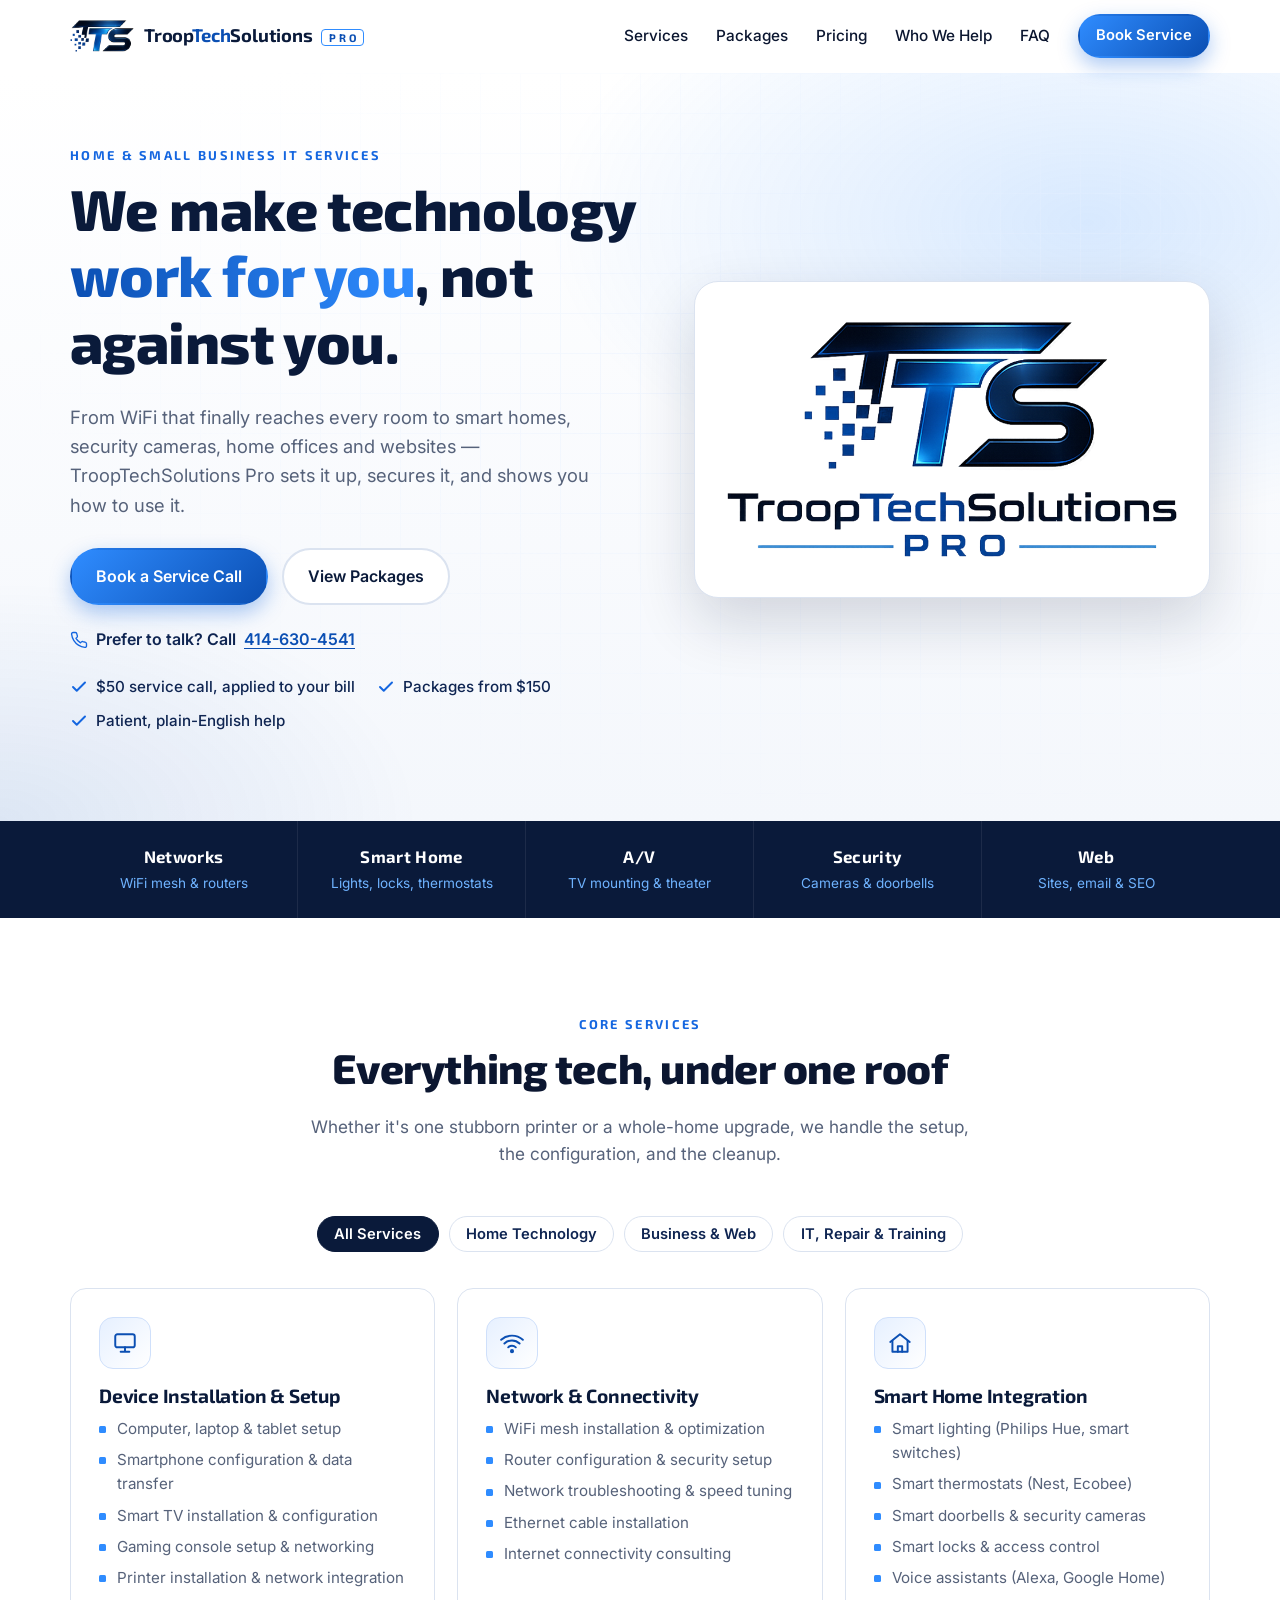
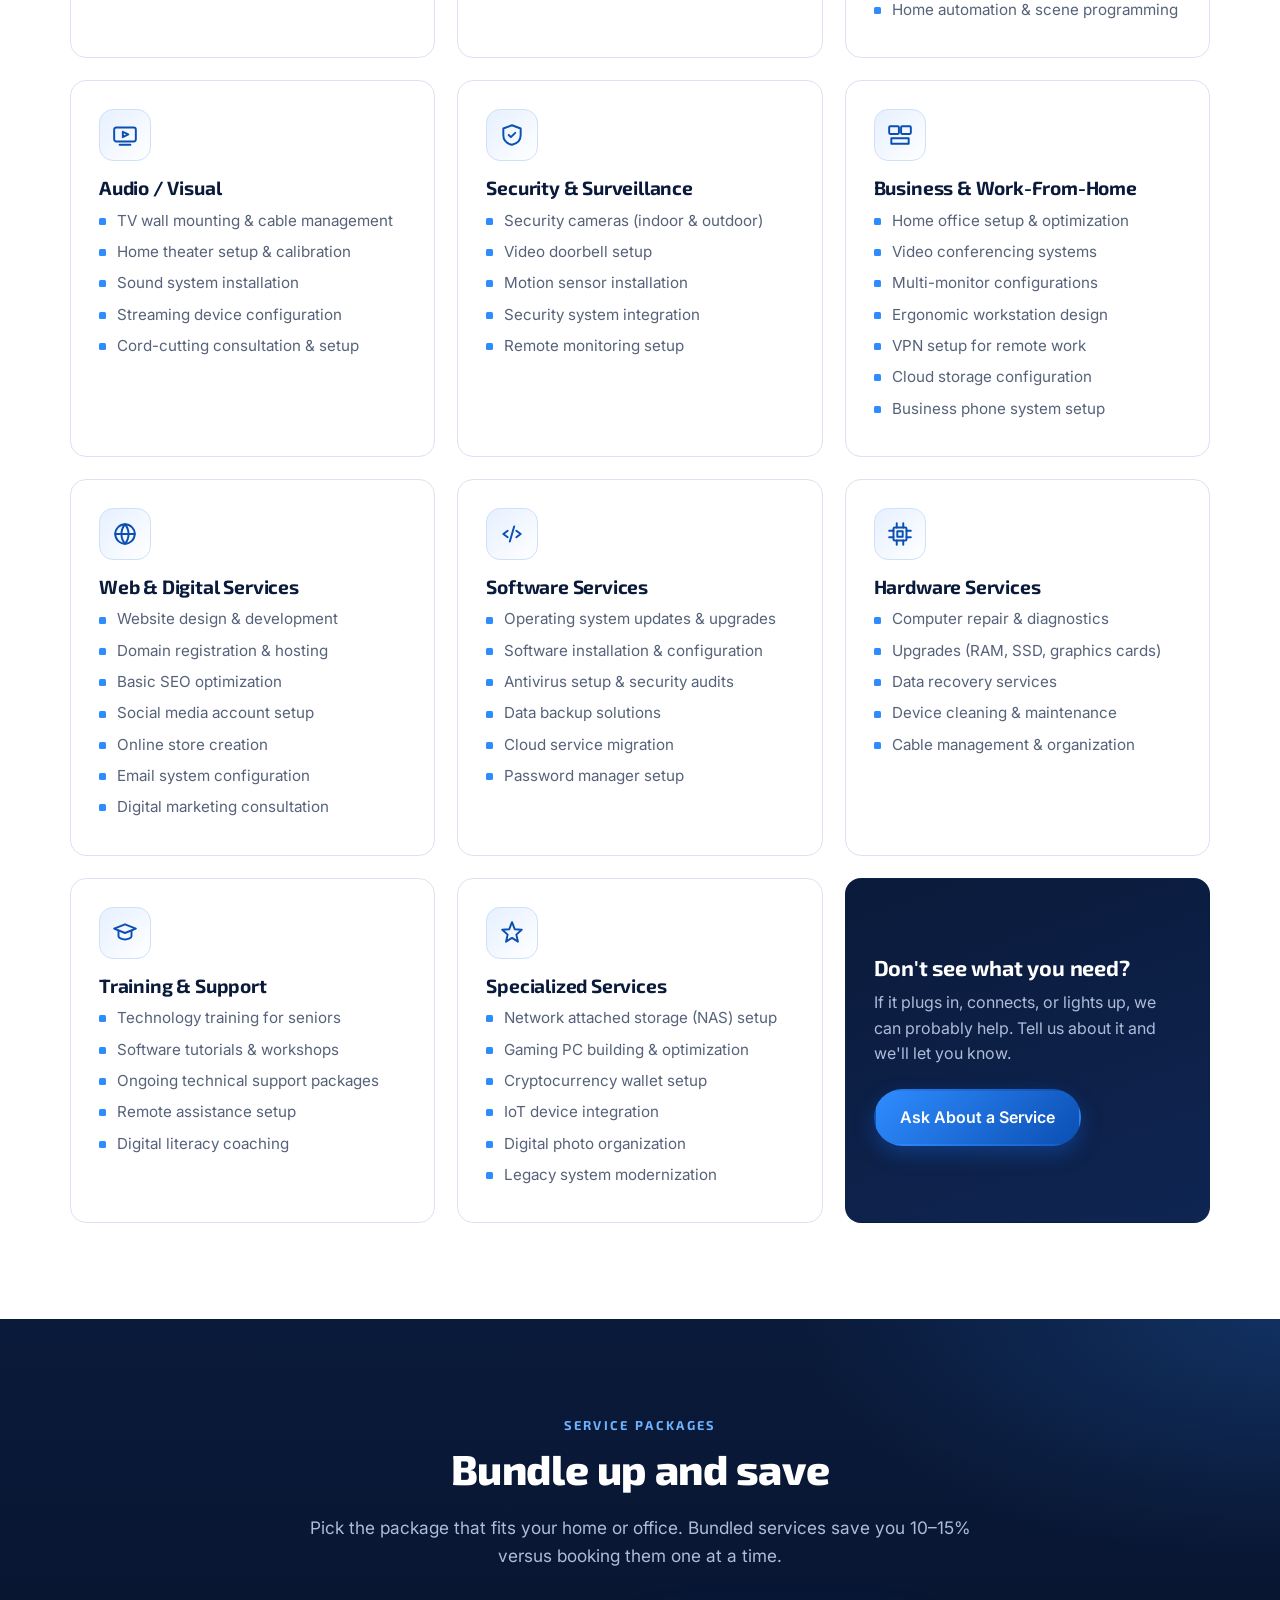
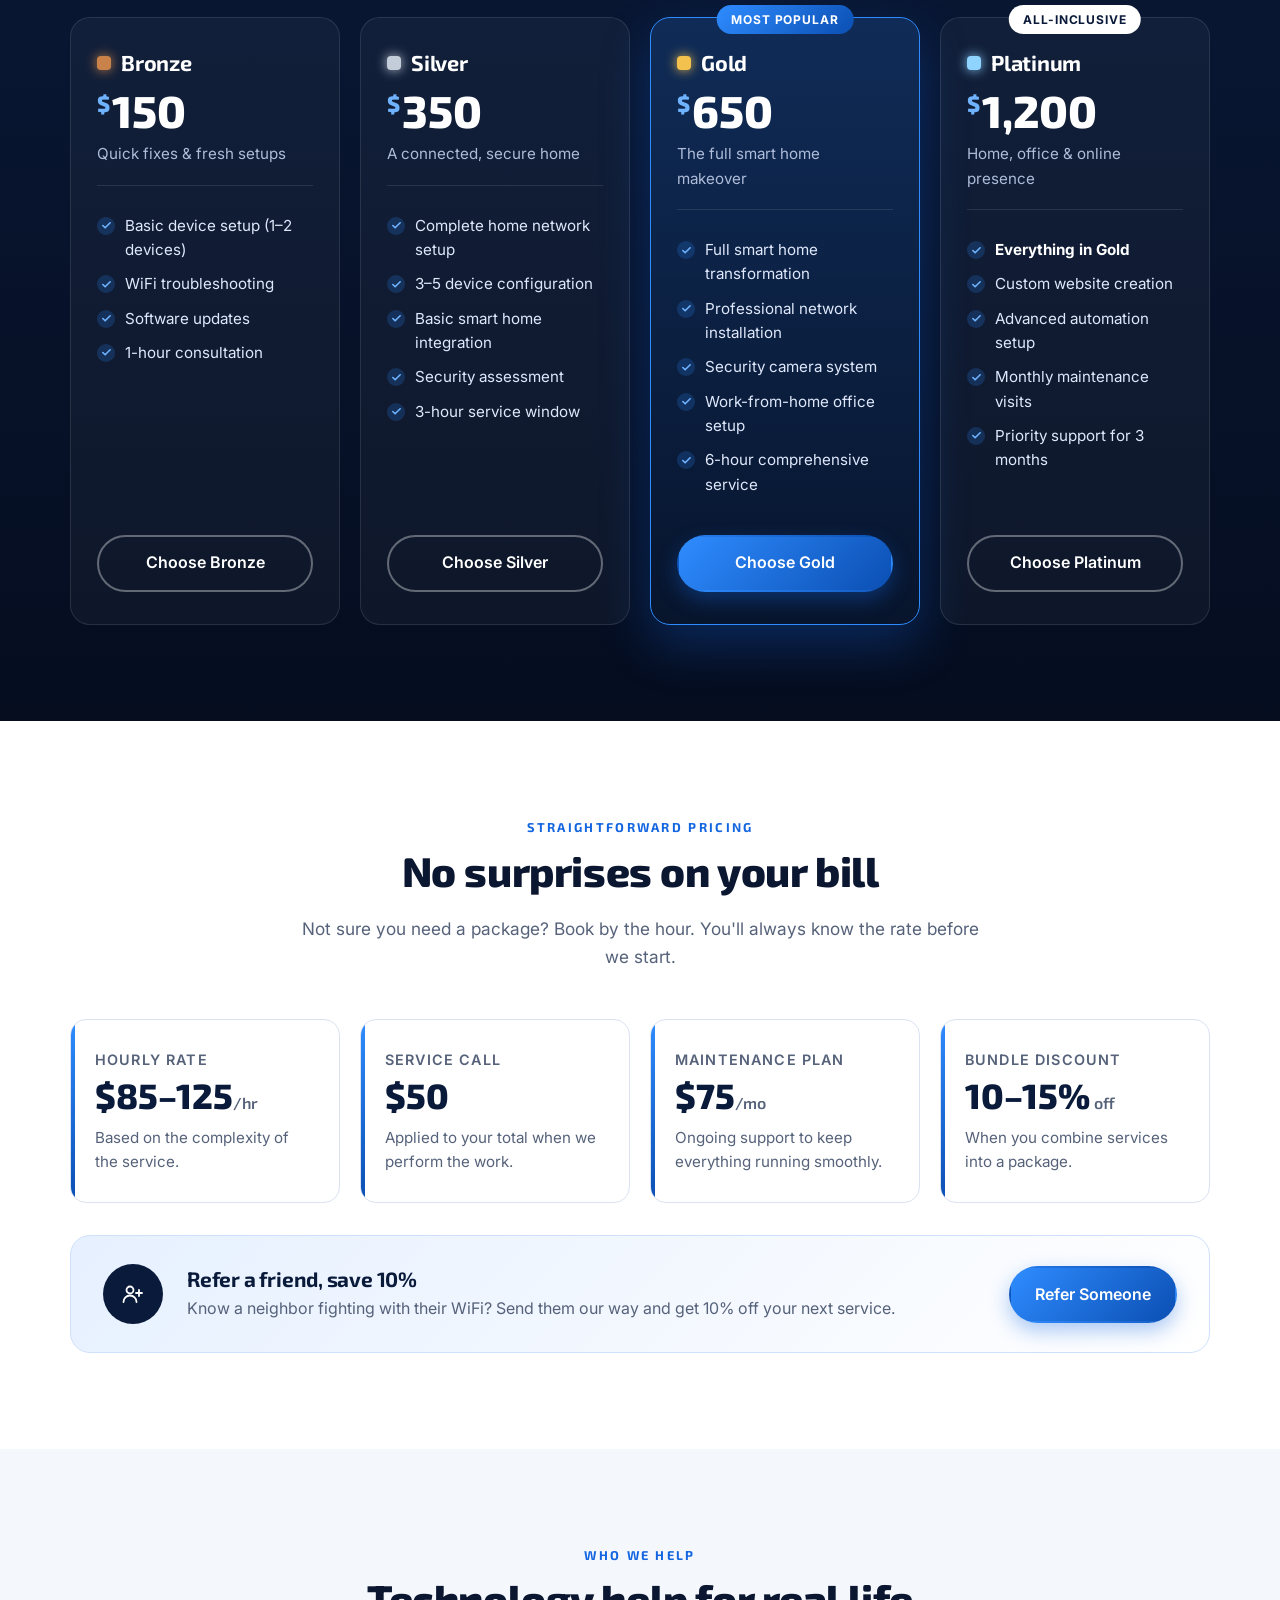
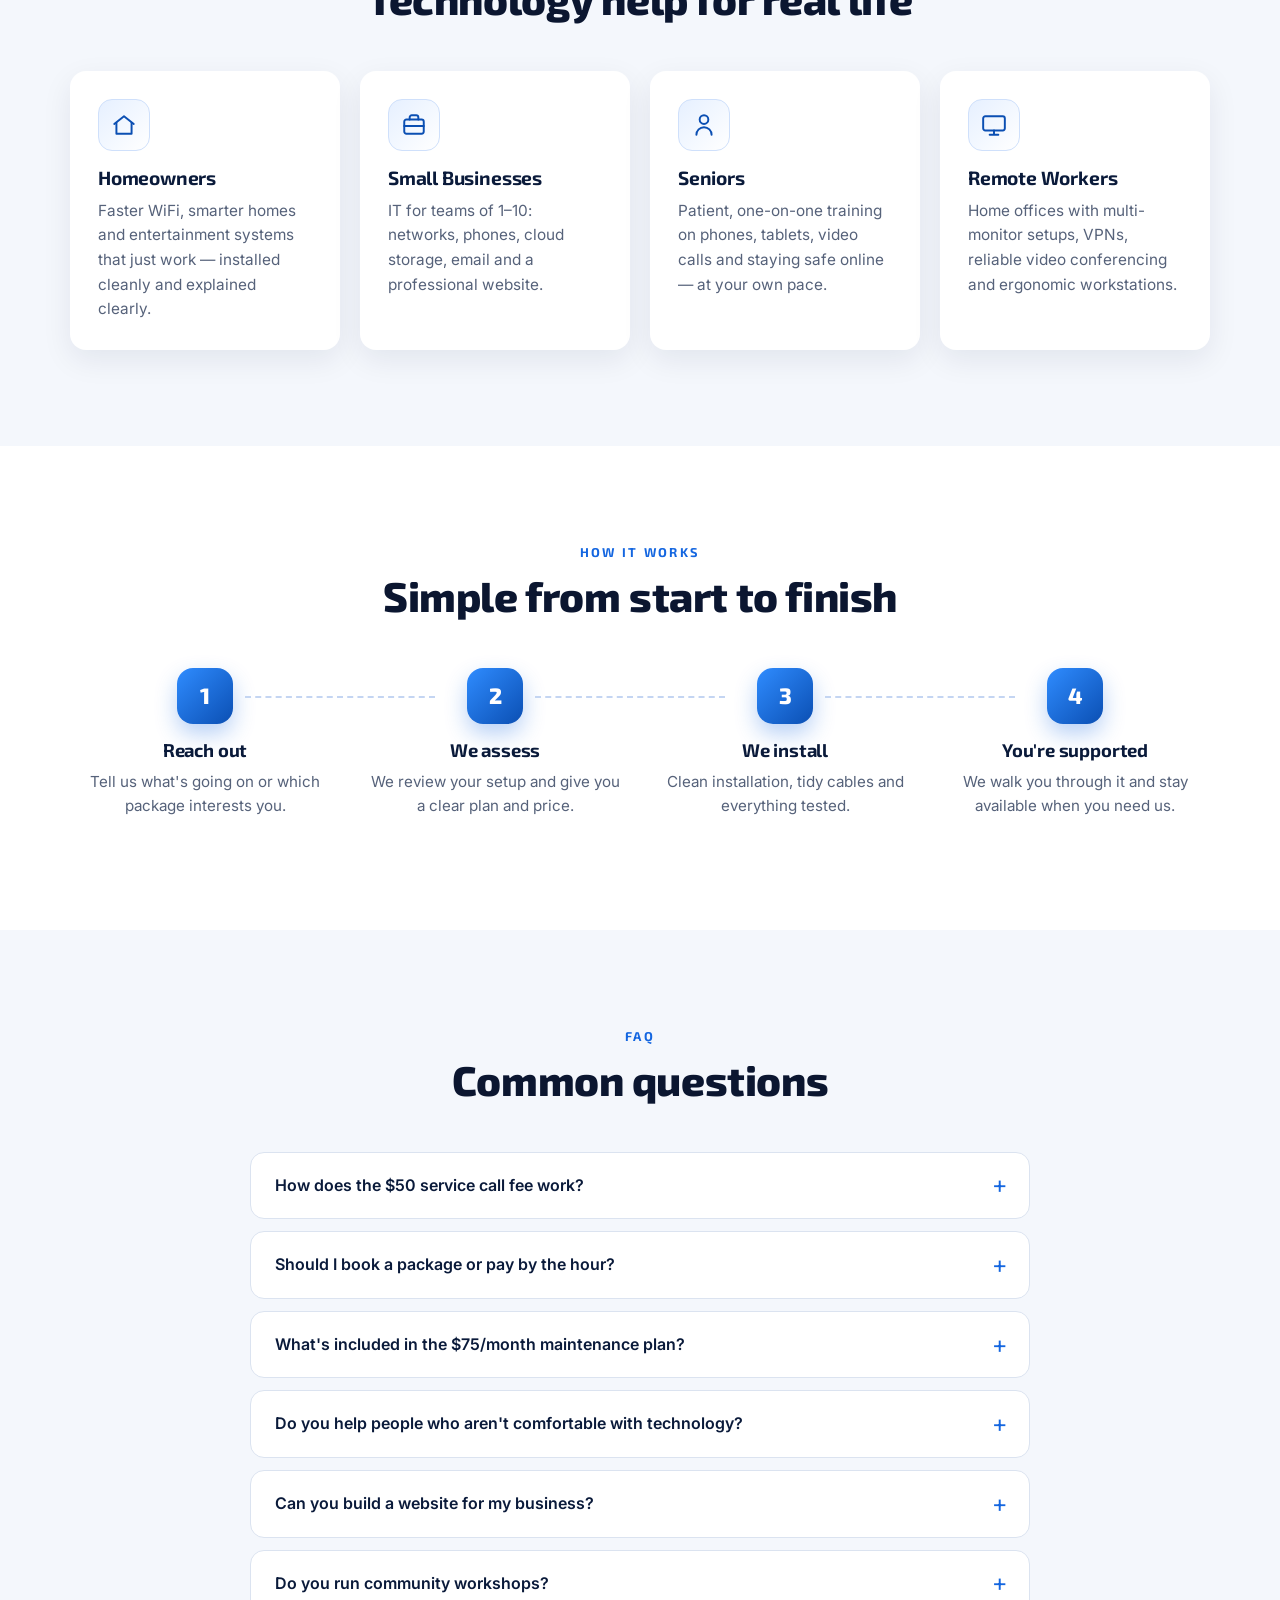
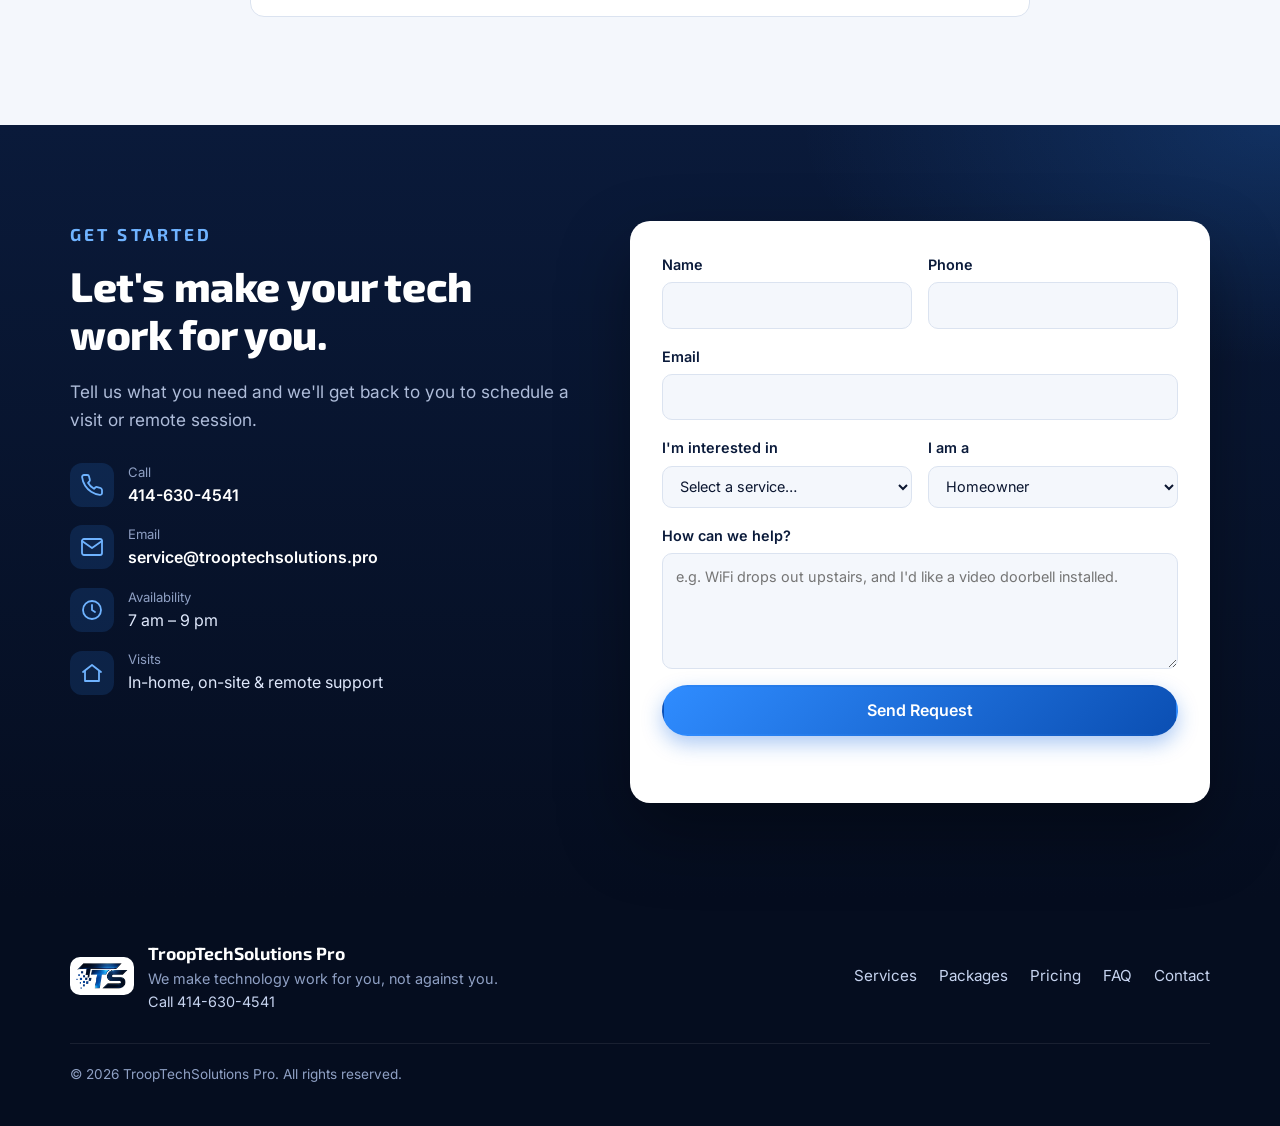
==== commit 47d1ac54: "Add business phone, email and hours Show 414-630-4541, service@trooptechsolutions.pro and 7 am – 9 p" ====
--- a/index.html
+++ b/index.html
@@ -7,13 +7,35 @@
   <meta name="description" content="TroopTechSolutions Pro makes technology work for you, not against you. Device setup, WiFi and networking, smart home, TV mounting, security cameras, home office, websites, repair and friendly tech training.">
   <meta property="og:title" content="TroopTechSolutions Pro">
   <meta property="og:description" content="Complete IT services for homes and small businesses. We make technology work for you, not against you.">
-  <meta property="og:image" content="assets/logo-full.png">
+  <meta property="og:image" content="https://trooptechsolutions.pro/assets/logo-full.png">
+  <meta property="og:url" content="https://trooptechsolutions.pro/">
+  <link rel="canonical" href="https://trooptechsolutions.pro/">
   <meta name="theme-color" content="#0a1a3a">
   <link rel="icon" type="image/png" href="assets/favicon.png">
   <link rel="preconnect" href="https://fonts.googleapis.com">
   <link rel="preconnect" href="https://fonts.gstatic.com" crossorigin>
   <link href="https://fonts.googleapis.com/css2?family=Exo+2:wght@600;700;800&family=Inter:wght@400;500;600;700&display=swap" rel="stylesheet">
   <link rel="stylesheet" href="styles.css">
+  <script type="application/ld+json">
+  {
+    "@context": "https://schema.org",
+    "@type": "LocalBusiness",
+    "name": "TroopTechSolutions Pro",
+    "description": "Home and small business IT services: device setup, WiFi and networking, smart home, TV mounting, security cameras, home office setup, websites, computer repair and technology training.",
+    "url": "https://trooptechsolutions.pro/",
+    "logo": "https://trooptechsolutions.pro/assets/logo-full.png",
+    "image": "https://trooptechsolutions.pro/assets/logo-full.png",
+    "telephone": "+1-414-630-4541",
+    "email": "service@trooptechsolutions.pro",
+    "priceRange": "$$",
+    "openingHoursSpecification": [{
+      "@type": "OpeningHoursSpecification",
+      "dayOfWeek": ["Monday", "Tuesday", "Wednesday", "Thursday", "Friday", "Saturday", "Sunday"],
+      "opens": "07:00",
+      "closes": "21:00"
+    }]
+  }
+  </script>
 </head>
 <body>
 
@@ -51,6 +73,7 @@
             <a href="#contact" class="btn btn-primary">Book a Service Call</a>
             <a href="#packages" class="btn btn-ghost">View Packages</a>
           </div>
+          <a class="hero-call" data-phone hidden><svg viewBox="0 0 24 24"><path d="M22 16.9v3a2 2 0 0 1-2.2 2 19.8 19.8 0 0 1-8.6-3.1 19.5 19.5 0 0 1-6-6A19.8 19.8 0 0 1 2.1 4.2 2 2 0 0 1 4.1 2h3a2 2 0 0 1 2 1.7c.1.9.4 1.8.7 2.7a2 2 0 0 1-.5 2.1L8 9.8a16 16 0 0 0 6 6l1.3-1.3a2 2 0 0 1 2.1-.4c.9.3 1.8.6 2.7.7a2 2 0 0 1 1.7 2z"/></svg>Prefer to talk? Call <span></span></a>
           <ul class="hero-points">
             <li><svg viewBox="0 0 24 24"><path d="M20 6 9 17l-5-5"/></svg>$50 service call, applied to your bill</li>
             <li><svg viewBox="0 0 24 24"><path d="M20 6 9 17l-5-5"/></svg>Packages from $150</li>
@@ -531,6 +554,7 @@
         <div>
           <p class="footer-name">TroopTechSolutions Pro</p>
           <p class="footer-tag">We make technology work for you, not against you.</p>
+          <p class="footer-tag"><a data-phone hidden>Call <span></span></a></p>
         </div>
       </div>
       <nav class="footer-nav" aria-label="Footer">
--- a/styles.css
+++ b/styles.css
@@ -24,6 +24,7 @@
 }
 
 *, *::before, *::after { box-sizing: border-box; }
+[hidden] { display: none !important; }
 html { scroll-behavior: smooth; scroll-padding-top: 80px; }
 body {
   margin: 0;
@@ -405,3 +406,10 @@
 }
 .service-card.cta-card h3 { color: #fff; margin-top: 0; font-size: 1.35rem; }
 .service-card.cta-card p { margin-bottom: 1.4em; }
+
+/* Hero phone link */
+.hero-call { display: inline-flex; align-items: center; gap: 8px; margin: -8px 0 22px; font-weight: 600; color: var(--navy-700); }
+.hero-call span { color: var(--blue-600); text-decoration: underline; text-underline-offset: 3px; }
+.hero-call svg { width: 18px; height: 18px; color: var(--blue-500); }
+.footer-tag a { color: #c6d3ef; }
+.footer-tag a:hover { color: #fff; }
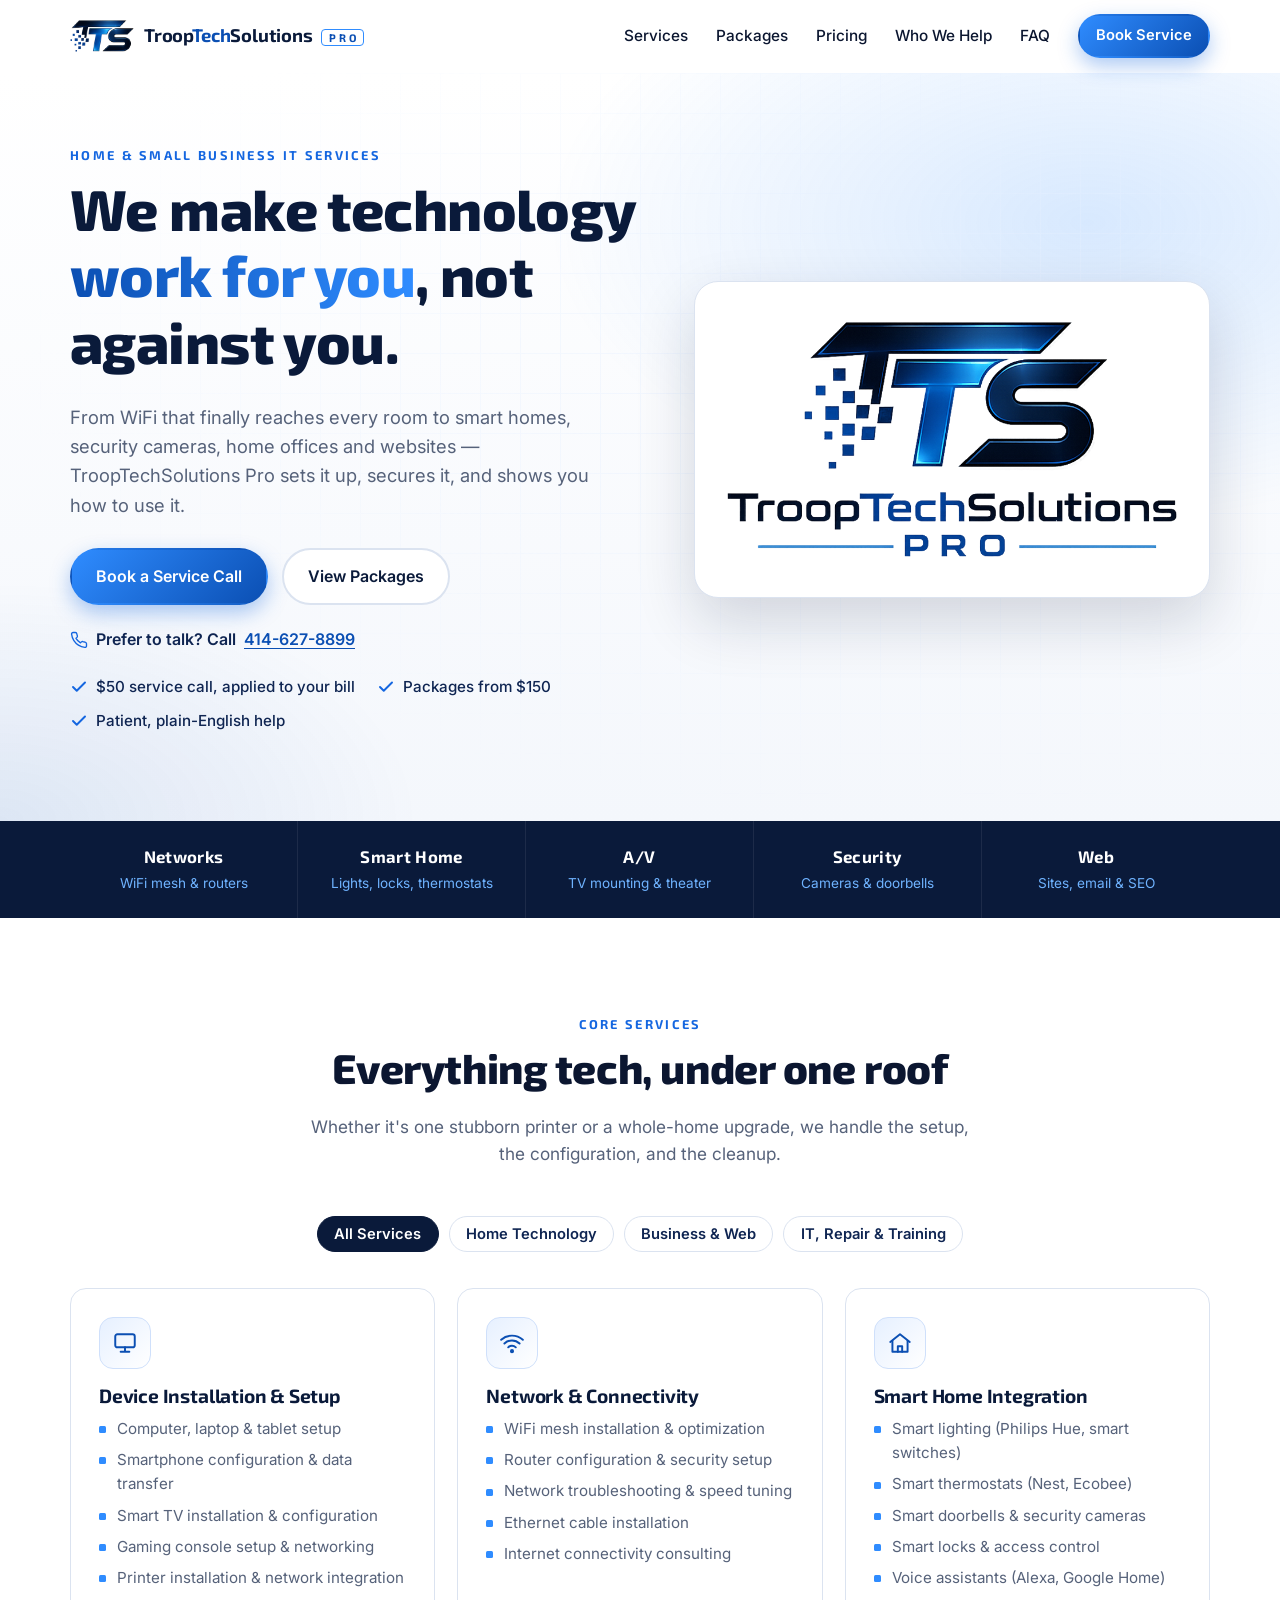
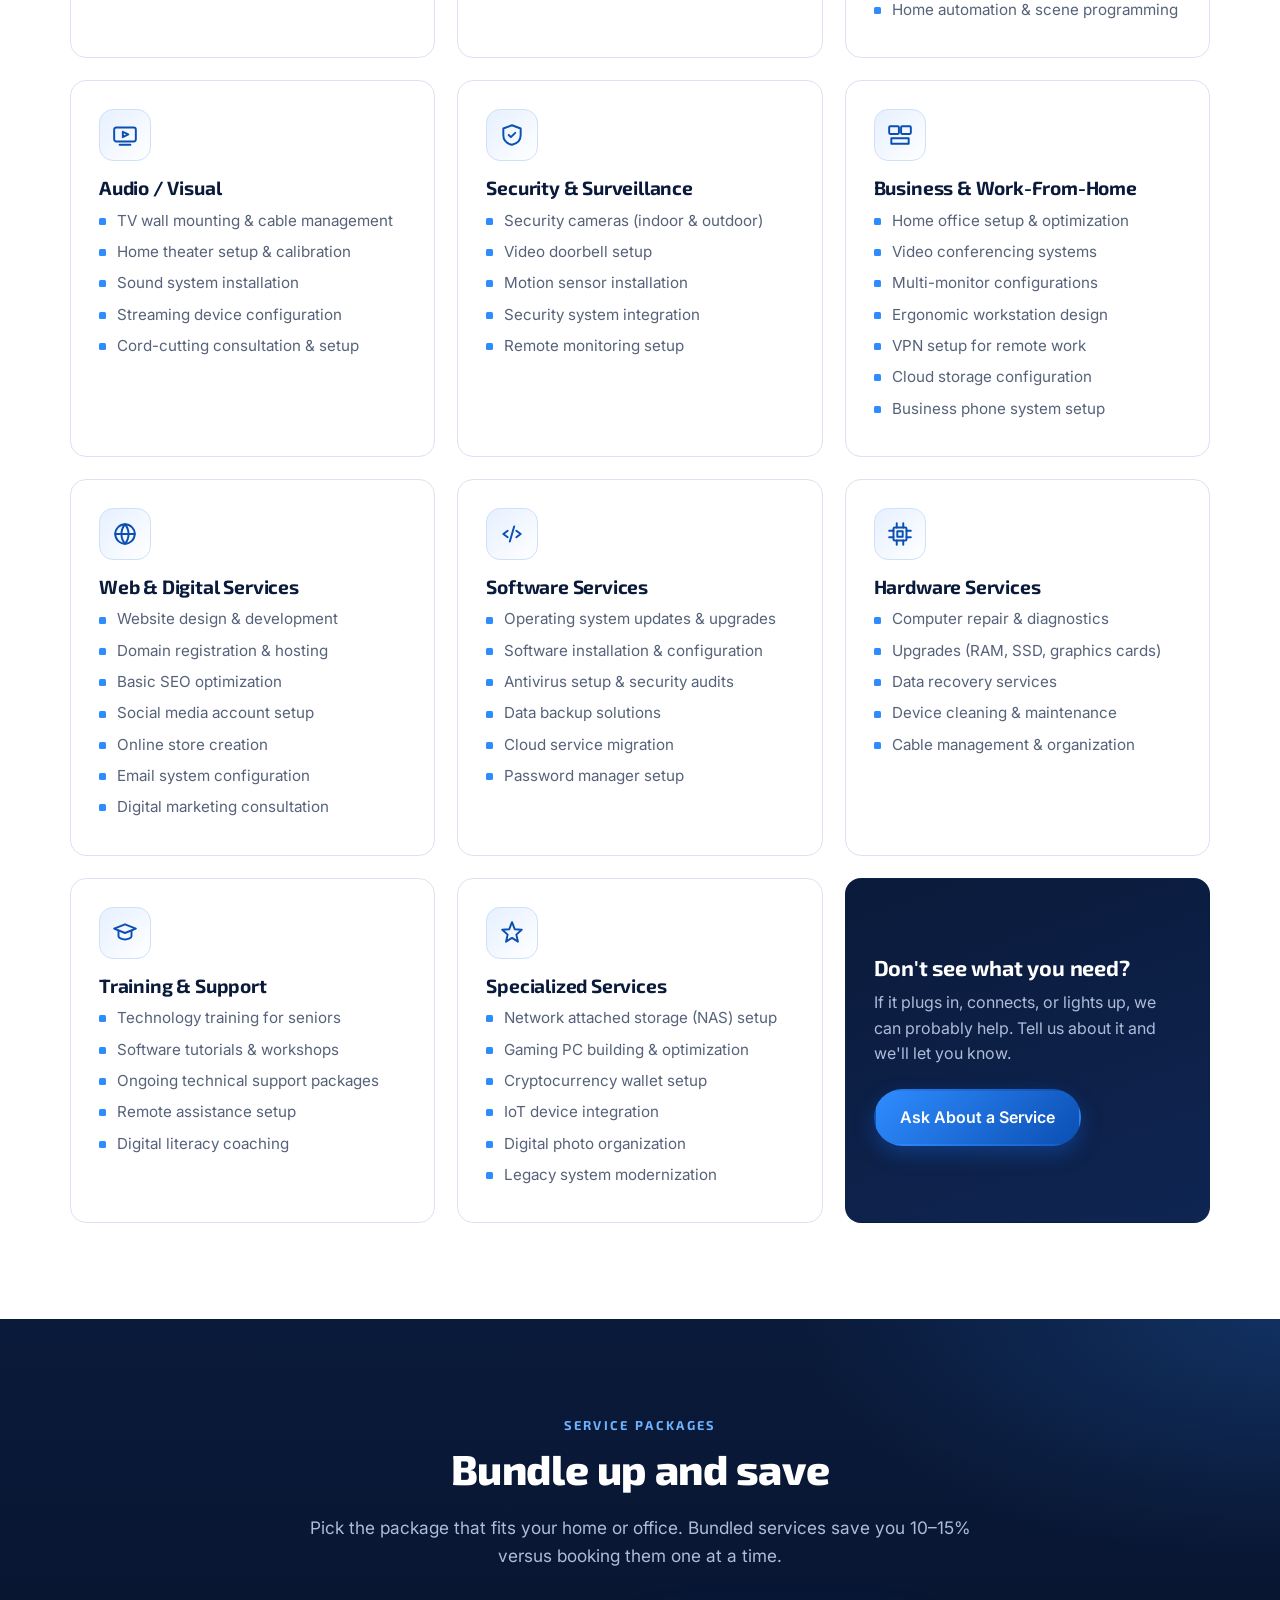
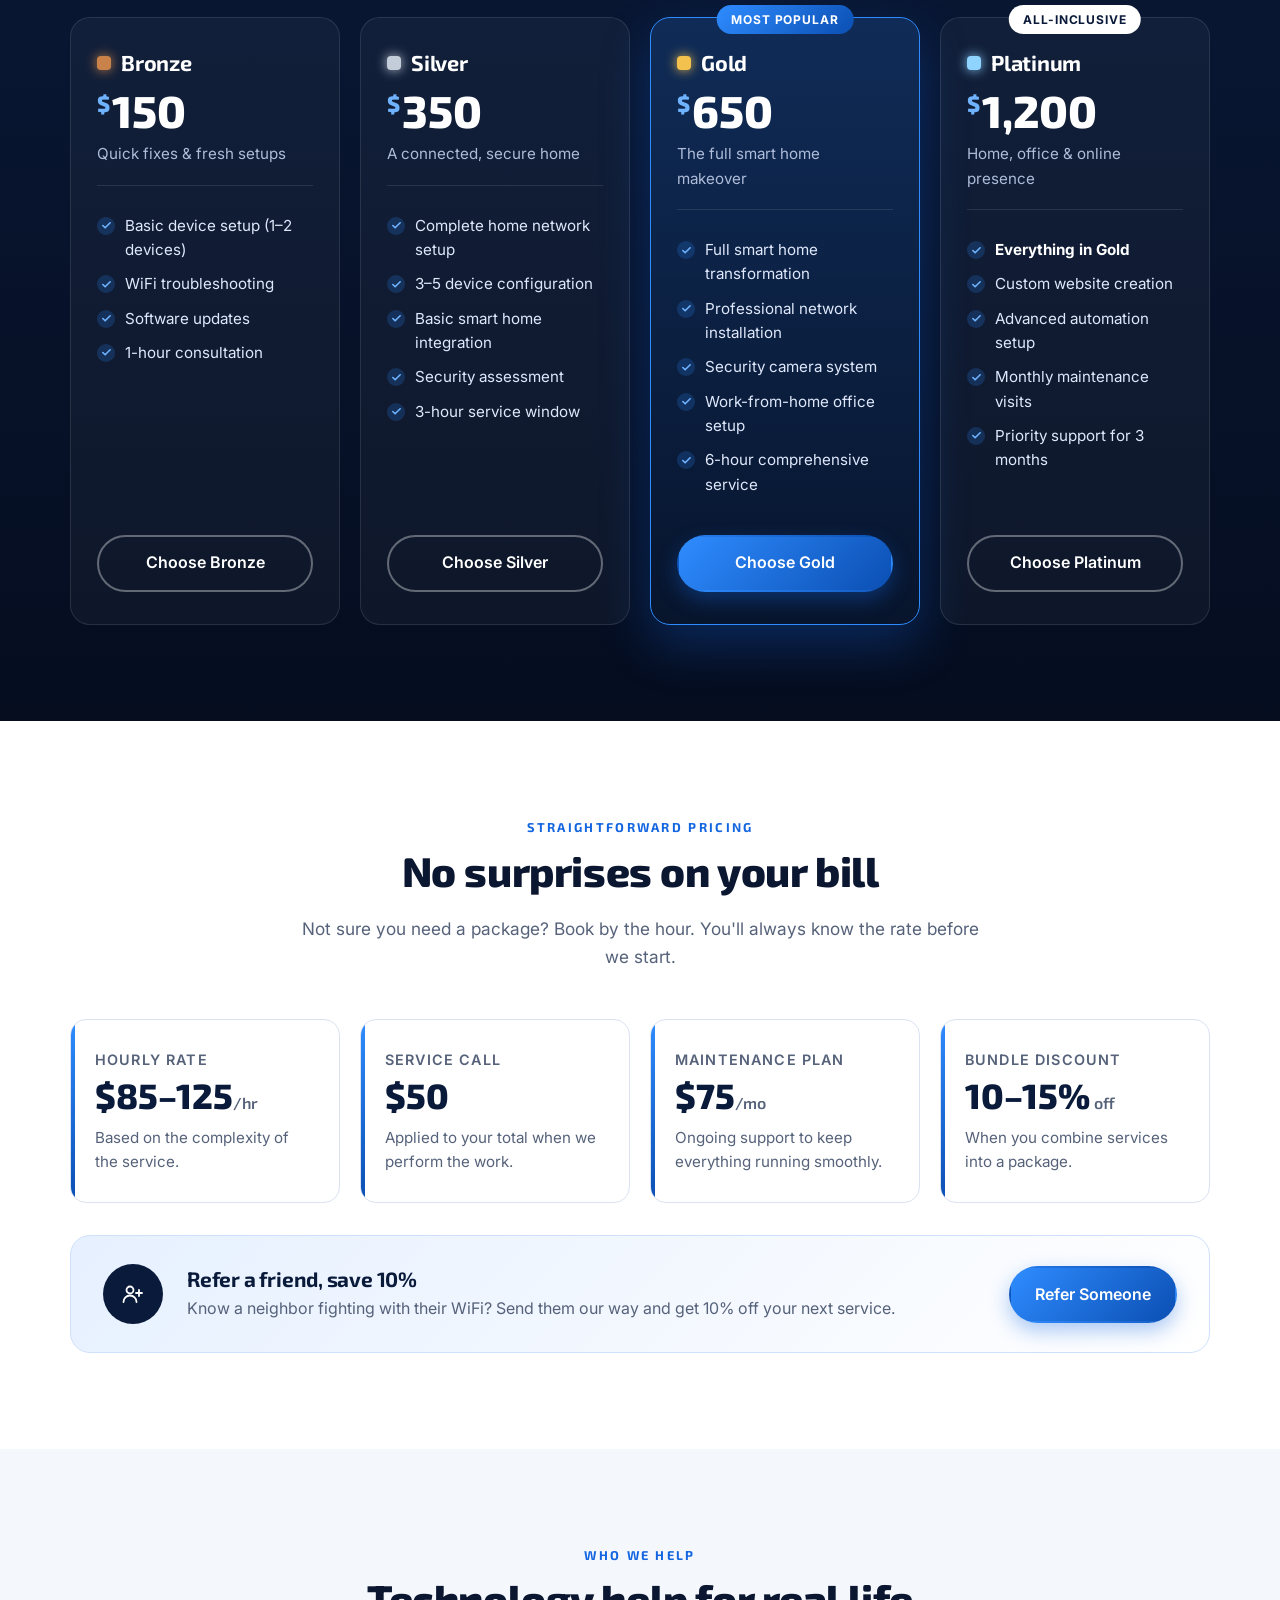
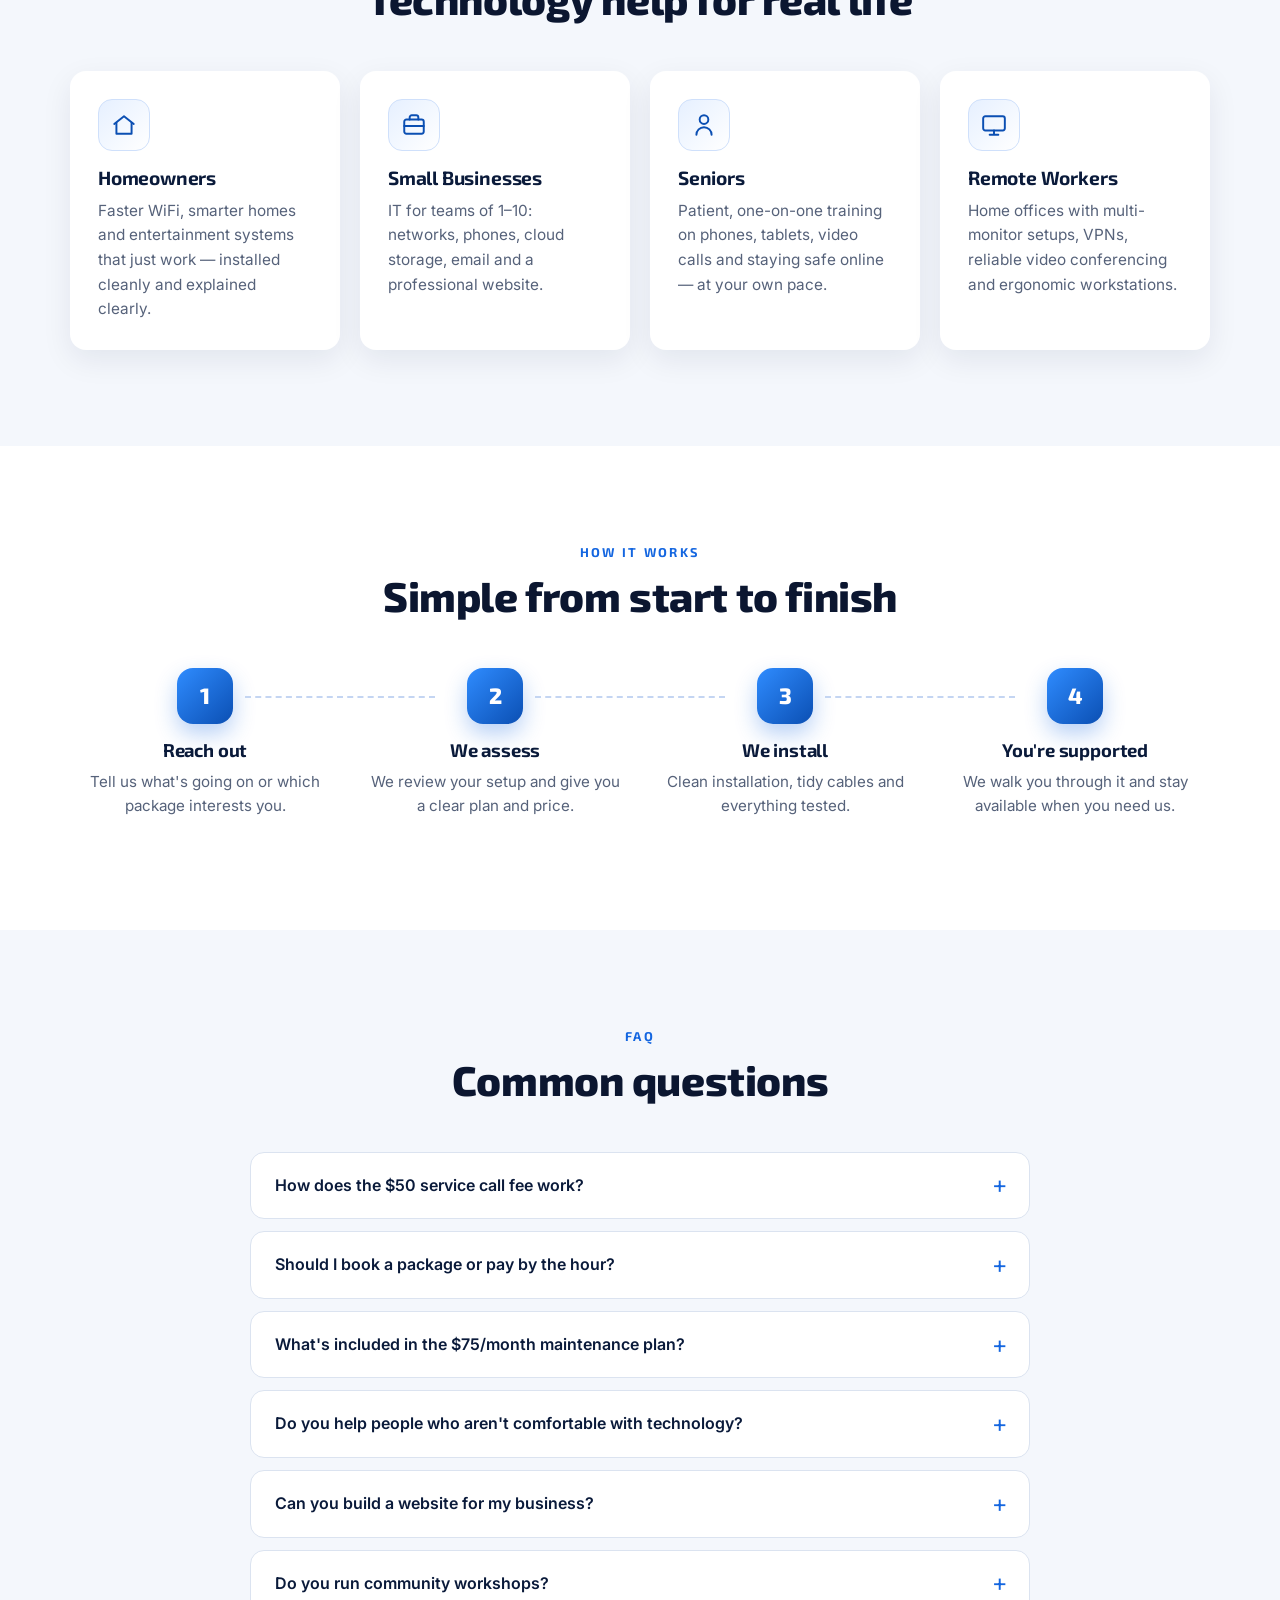
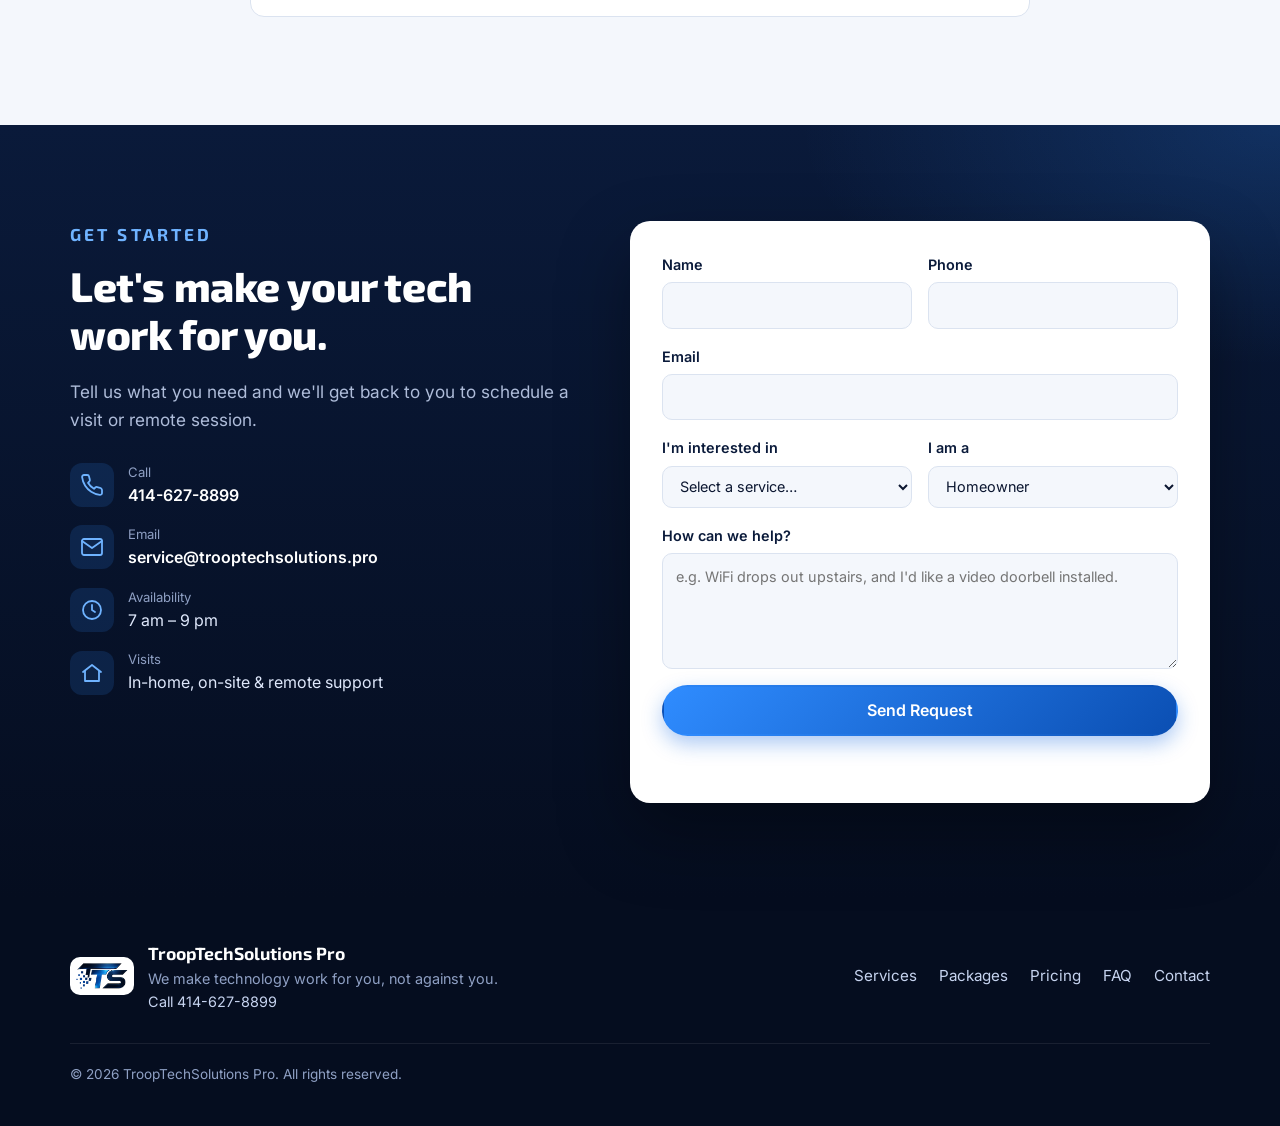
==== commit dbb99156: "Change business phone number to 414-627-8899 Update the contact config, the LocalBusiness structured" ====
--- a/index.html
+++ b/index.html
@@ -25,7 +25,7 @@
     "url": "https://trooptechsolutions.pro/",
     "logo": "https://trooptechsolutions.pro/assets/logo-full.png",
     "image": "https://trooptechsolutions.pro/assets/logo-full.png",
-    "telephone": "+1-414-630-4541",
+    "telephone": "+1-414-627-8899",
     "email": "service@trooptechsolutions.pro",
     "priceRange": "$$",
     "openingHoursSpecification": [{
